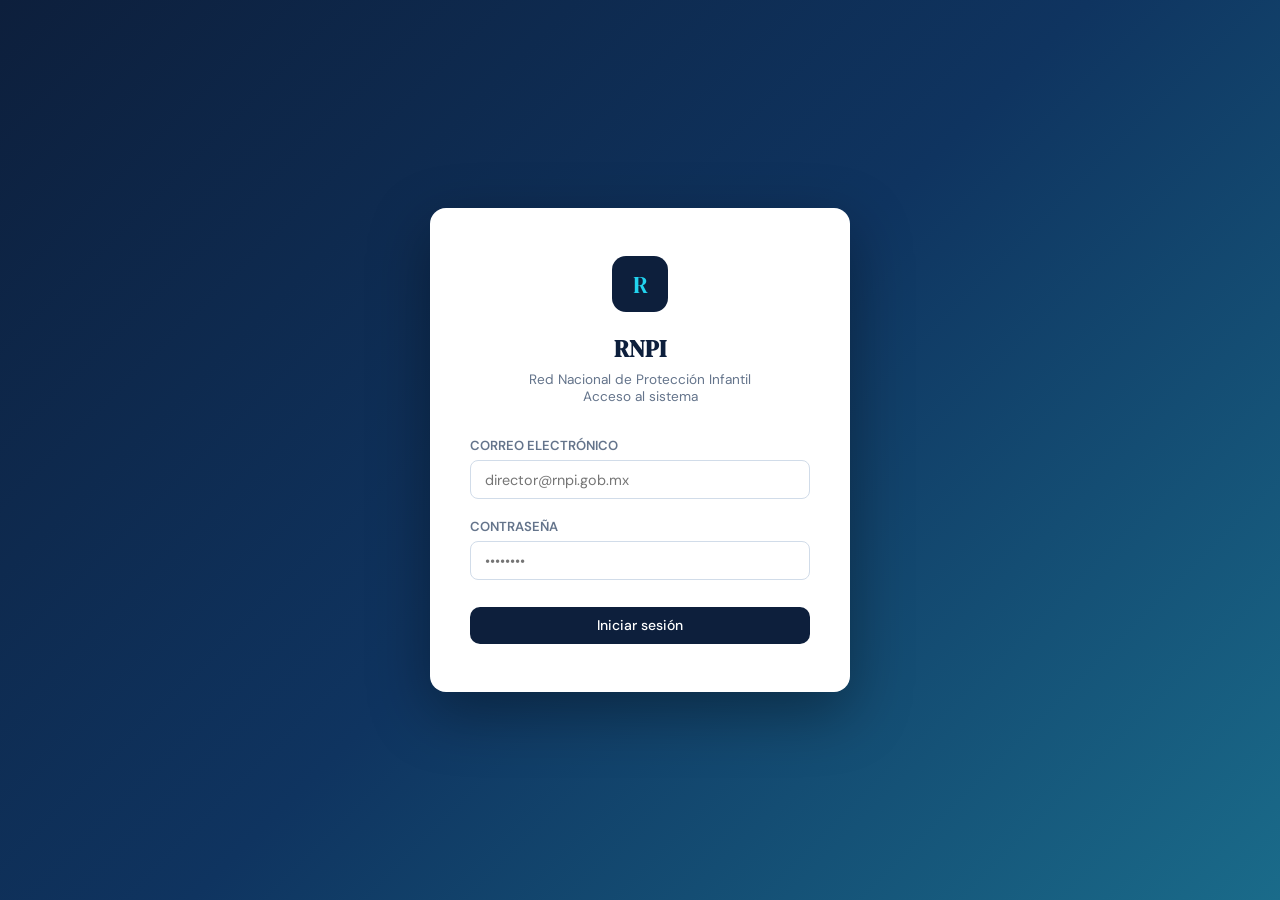
==== index.html @ d78f7873 "initial commit" ====
<!DOCTYPE html>
<html lang="es">
<head>
  <meta charset="UTF-8" />
  <meta name="viewport" content="width=device-width, initial-scale=1.0" />
  <title>RNPI — Sistema Integral</title>
  <link rel="preconnect" href="https://fonts.googleapis.com" />
  <link href="https://fonts.googleapis.com/css2?family=DM+Serif+Display:ital@0;1&family=DM+Sans:wght@300;400;500;600&display=swap" rel="stylesheet" />
  <style>
    /* ─── Variables Globales ─── */
    :root {
      --navy:   #0d1f3c; --navy2:  #162b52; --teal:   #0e7490; --teal-l: #22d3ee;
      --amber:  #f59e0b; --red:    #dc2626; --green:  #16a34a; --bg:     #f0f4f8;
      --card:   #ffffff; --border: #d1dce9; --text:   #1e293b; --muted:  #64748b;
      --radius: 10px; --shadow: 0 4px 24px rgba(13,31,60,.10);
    }
    *, *::before, *::after { box-sizing: border-box; margin: 0; padding: 0; }
    body { font-family: 'DM Sans', sans-serif; background: var(--bg); color: var(--text); min-height: 100vh; }

    /* ─── Pantalla Login ─── */
    #screen-login { min-height: 100vh; display: flex; align-items: center; justify-content: center; background: linear-gradient(135deg, var(--navy) 0%, #0f3460 50%, #1a6b8a 100%); }
    .login-card { background: var(--card); border-radius: 16px; padding: 3rem 2.5rem; width: 100%; max-width: 420px; box-shadow: 0 20px 60px rgba(0,0,0,.35); text-align: center; }
    .login-logo { width: 56px; height: 56px; background: var(--navy); border-radius: 14px; display: grid; place-items: center; font-family: 'DM Serif Display', serif; font-size: 1.5rem; color: var(--teal-l); margin: 0 auto 1.25rem; }
    .login-card h1 { font-family: 'DM Serif Display', serif; font-size: 1.5rem; color: var(--navy); }
    .login-card p  { color: var(--muted); font-size: .85rem; margin-top: .35rem; margin-bottom: 2rem; }
    #login-error { background: #fef2f2; border: 1px solid #fecaca; color: var(--red); border-radius: 8px; padding: .65rem 1rem; font-size: .83rem; margin-bottom: 1rem; display: none; }

    /* ─── Interfaz Principal ─── */
    #screen-main { display: none; }
    header { background: linear-gradient(135deg, var(--navy) 0%, var(--navy2) 100%); color: #fff; padding: 0 2rem; height: 64px; display: flex; align-items: center; justify-content: space-between; box-shadow: 0 2px 12px rgba(0,0,0,.25); position: sticky; top: 0; z-index: 100; }
    
    .header-left { display: flex; align-items: center; gap: 3rem; }
    .logo { display: flex; align-items: center; gap: .75rem; }
    .logo-badge { width: 36px; height: 36px; background: var(--teal); border-radius: 8px; display: grid; place-items: center; font-size: 1.1rem; font-weight: 700; color: #fff; }
    .logo-text { font-family: 'DM Serif Display', serif; font-size: 1.1rem; line-height: 1.2; }
    .logo-sub  { font-size: .7rem; opacity: .65; text-transform: uppercase; }
    
    /* ─── Navegación (TABS) ─── */
    .nav-menu { display: flex; gap: 1.5rem; }
    .nav-tab { color: rgba(255,255,255,0.6); text-decoration: none; font-size: .9rem; font-weight: 500; padding: .5rem 0; border-bottom: 2px solid transparent; transition: all .2s; cursor: pointer; }
    .nav-tab:hover { color: #fff; }
    .nav-tab.active { color: #fff; border-bottom-color: var(--teal-l); }
    
    .header-user { display: flex; align-items: center; gap: .75rem; font-size: .85rem; }
    #btn-logout { background: rgba(255,255,255,.12); border: 1px solid rgba(255,255,255,.2); color: #fff; padding: .35rem .85rem; border-radius: 6px; cursor: pointer; font-size: .8rem; font-family: inherit; transition: background .2s; }
    #btn-logout:hover { background: rgba(255,255,255,.22); }

    .container { max-width: 1280px; margin: 0 auto; padding: 2rem 1.5rem; }
    .view-section { display: none; animation: fadeIn .3s ease; }
    .view-section.active { display: block; }

    .page-header { display: flex; align-items: flex-end; justify-content: space-between; margin-bottom: 1.75rem; flex-wrap: wrap; gap: 1rem; }
    .page-title { font-family: 'DM Serif Display', serif; font-size: 1.8rem; color: var(--navy); }
    .page-sub   { color: var(--muted); font-size: .85rem; margin-top: .2rem; }

    /* ─── Tablas y Tarjetas ─── */
    .toolbar { display: flex; gap: .75rem; align-items: center; flex-wrap: wrap; margin-bottom: 1.25rem; }
    .search-wrap { position: relative; flex: 1; min-width: 240px; }
    .search-wrap input { width: 100%; padding: .6rem 1rem .6rem 2.5rem; border: 1px solid var(--border); border-radius: var(--radius); font-family: inherit; font-size: .9rem; }
    .card { background: var(--card); border-radius: var(--radius); box-shadow: var(--shadow); border: 1px solid var(--border); overflow: hidden; }
    table { width: 100%; border-collapse: collapse; font-size: .875rem; }
    th { padding: .85rem 1rem; text-align: left; font-weight: 600; color: var(--muted); font-size: .78rem; text-transform: uppercase; border-bottom: 1px solid var(--border); background: #f8fafc; }
    td { padding: .85rem 1rem; border-bottom: 1px solid #f1f5f9; vertical-align: middle; }
    tr:hover td { background: #f8fafc; }

    /* ─── Badges y Botones ─── */
    .badge { display: inline-block; padding: .2rem .65rem; border-radius: 20px; font-size: .75rem; font-weight: 600; white-space: nowrap; }
    .badge-green  { background: #dcfce7; color: #15803d; }
    .badge-red    { background: #fee2e2; color: #b91c1c; }
    .badge-navy   { background: #e0e7ff; color: #3730a3; }
    .badge-teal   { background: #ccfbf1; color: #0f766e; }
    .badge-amber  { background: #fef3c7; color: #b45309; }

    .actions { display: flex; gap: .4rem; flex-wrap: nowrap; }
    .btn-icon { width: 30px; height: 30px; border-radius: 6px; border: 1px solid var(--border); background: #fff; cursor: pointer; display: grid; place-items: center; color: var(--muted); transition: all .15s; }
    .btn-icon:hover { border-color: var(--teal); color: var(--teal); background: #ecfeff; }
    .btn-icon.danger:hover { border-color: var(--red); color: var(--red); background: #fef2f2; }
    .btn-icon svg { width: 14px; height: 14px; }

    .btn { display: inline-flex; align-items: center; gap: .45rem; padding: .6rem 1.25rem; border-radius: var(--radius); font-family: inherit; font-size: .875rem; font-weight: 500; cursor: pointer; border: none; transition: all .15s; }
    .btn-primary   { background: var(--navy); color: #fff; }
    .btn-primary:hover   { background: var(--navy2); }
    .btn-secondary { background: #fff; color: var(--text); border: 1px solid var(--border); }
    .btn-secondary:hover { background: #f8fafc; }

    /* ─── Formularios ─── */
    .form-group { margin-bottom: 1.15rem; }
    label { display: block; font-size: .82rem; font-weight: 600; color: var(--muted); margin-bottom: .4rem; text-transform: uppercase; }
    input[type=text], input[type=email], input[type=password], input[type=date], select { width: 100%; padding: .6rem .9rem; border: 1px solid var(--border); border-radius: 8px; font-family: inherit; font-size: .9rem; background: #fff; }
    input:focus, select:focus { outline: none; border-color: var(--teal); box-shadow: 0 0 0 3px rgba(14,116,144,.12); }
    .form-grid { display: grid; grid-template-columns: 1fr 1fr 1fr; gap: 1rem; }
    .span-2 { grid-column: span 2; }
    .field-error { font-size: .78rem; color: var(--red); margin-top: .3rem; display: none; }
    .section-title { font-size: 1rem; font-weight: 600; color: var(--teal); margin: 1.5rem 0 1rem; border-bottom: 2px solid #e2e8f0; padding-bottom: .4rem; }
    .section-title:first-child { margin-top: 0; }

    /* ─── Modales ─── */
    .overlay { position: fixed; inset: 0; background: rgba(0,0,0,.45); backdrop-filter: blur(2px); z-index: 200; display: none; align-items: center; justify-content: center; padding: 1rem; }
    .overlay.open { display: flex; animation: fadeIn .2s ease both; }
    .modal { background: var(--card); border-radius: 14px; width: 100%; max-width: 560px; max-height: 90vh; overflow-y: auto; box-shadow: 0 20px 60px rgba(0,0,0,.3); }
    .modal-wide { max-width: 850px; }
    .modal-header { padding: 1.5rem 1.75rem 1rem; display: flex; align-items: center; justify-content: space-between; border-bottom: 1px solid var(--border); }
    .modal-header h2 { font-family: 'DM Serif Display', serif; font-size: 1.3rem; color: var(--navy); }
    .modal-body { padding: 1.5rem 1.75rem; }
    .modal-footer { padding: 1rem 1.75rem 1.5rem; display: flex; justify-content: flex-end; gap: .75rem; border-top: 1px solid var(--border); }
    .close-btn { width: 30px; height: 30px; border-radius: 6px; border: 1px solid var(--border); background: #fff; cursor: pointer; display: grid; place-items: center; color: var(--muted); transition: all .15s; }
    .close-btn:hover { border-color: #999; color: var(--text); }

    /* ─── Vista Detalle (Expediente y Personal) ─── */
    .detail-card { background: #f8fafc; border: 1px solid var(--border); border-radius: 8px; padding: 1.25rem; margin-bottom: 1rem; }
    .detail-card h3 { font-size: .95rem; color: var(--navy); margin-bottom: 1rem; text-transform: uppercase; letter-spacing: .05em; }
    .detail-grid { display: grid; grid-template-columns: 1fr 1fr; gap: 1rem 2rem; }
    .detail-item label { font-size: .75rem; font-weight: 600; color: var(--muted); text-transform: uppercase; display: block; margin-bottom: .2rem; }
    .detail-item p { font-size: .95rem; color: var(--text); }
    .detail-sep { grid-column: 1/-1; border: none; border-top: 1px solid var(--border); }
    
    .avatar-row { display: flex; align-items: center; gap: 1rem; margin-bottom: 1.5rem; }
    .avatar { width: 56px; height: 56px; border-radius: 50%; background: var(--navy); color: var(--teal-l); display: grid; place-items: center; font-family: 'DM Serif Display', serif; font-size: 1.4rem; flex-shrink: 0; }

    /* ─── Modal Confirmación ─── */
    .confirm-icon { width: 56px; height: 56px; border-radius: 50%; display: grid; place-items: center; margin: 0 auto 1rem; }
    .confirm-icon.danger { background: #fee2e2; color: var(--red); }
    .confirm-icon.warning { background: #fef3c7; color: var(--amber); }
    #confirm-modal .modal-body { text-align: center; }
    #confirm-modal h3 { font-family: 'DM Serif Display', serif; font-size: 1.2rem; margin-bottom: .5rem; }
    #confirm-modal p  { color: var(--muted); font-size: .9rem; line-height: 1.5; }

    /* Toasts y Utilidades */
    #toast-container { position: fixed; bottom: 1.5rem; right: 1.5rem; z-index: 999; display: flex; flex-direction: column; gap: .5rem; }
    .toast { padding: .75rem 1.25rem; border-radius: 10px; font-size: .875rem; color: #fff; max-width: 320px; animation: slideInRight .3s ease, fadeOut .4s ease 3s both; box-shadow: 0 4px 20px rgba(0,0,0,.2); }
    .toast.success { background: var(--green); }
    .toast.error   { background: var(--red); }
    .toast.info    { background: var(--teal); }

    @keyframes fadeIn { from { opacity: 0 } to { opacity: 1 } }
    @keyframes slideInRight { from { opacity: 0; transform: translateX(40px) } to { opacity: 1; transform: none } }
    @keyframes fadeOut { from { opacity: 1 } to { opacity: 0; pointer-events: none } }

    /* ══════════════════════════════════════════
       ─── Buscador CIE-10 (NUEVO) ───
       ══════════════════════════════════════════ */
    .cie10-wrap {
      position: relative;
    }
    .cie10-wrap input[type=text] {
      width: 100%;
      padding: .6rem 2.6rem .6rem .9rem;
      border: 1px solid var(--border);
      border-radius: 8px;
      font-family: inherit;
      font-size: .9rem;
      background: #fff;
      transition: border-color .2s;
    }
    .cie10-wrap input[type=text]:focus {
      outline: none;
      border-color: var(--teal);
      box-shadow: 0 0 0 3px rgba(14,116,144,.12);
    }
    /* Icono lupa dentro del input */
    .cie10-wrap .cie10-icon {
      position: absolute;
      right: .75rem;
      top: 50%;
      transform: translateY(-50%);
      color: var(--muted);
      pointer-events: none;
      display: flex;
      align-items: center;
    }
    /* Spinner de carga */
    .cie10-wrap .cie10-spinner {
      position: absolute;
      right: .75rem;
      top: 50%;
      transform: translateY(-50%);
      display: none;
    }
    .cie10-spinner::after {
      content: '';
      display: block;
      width: 16px; height: 16px;
      border: 2px solid var(--border);
      border-top-color: var(--teal);
      border-radius: 50%;
      animation: spin .6s linear infinite;
    }
    @keyframes spin { to { transform: rotate(360deg); } }

    /* Lista desplegable de resultados */
    .cie10-results {
      position: absolute;
      top: calc(100% + 4px);
      left: 0; right: 0;
      background: #fff;
      border: 1px solid var(--border);
      border-radius: 8px;
      box-shadow: 0 8px 24px rgba(13,31,60,.14);
      z-index: 300;
      max-height: 240px;
      overflow-y: auto;
      display: none;
    }
    .cie10-results.show { display: block; }
    .cie10-results li {
      list-style: none;
      padding: .55rem .9rem;
      cursor: pointer;
      font-size: .875rem;
      display: flex;
      align-items: baseline;
      gap: .6rem;
      border-bottom: 1px solid #f1f5f9;
      transition: background .12s;
    }
    .cie10-results li:last-child { border-bottom: none; }
    .cie10-results li:hover,
    .cie10-results li.cie10-active { background: #ecfeff; }
    .cie10-results li .cie10-code {
      font-size: .75rem;
      font-weight: 700;
      color: var(--teal);
      min-width: 52px;
      flex-shrink: 0;
    }
    .cie10-results li .cie10-desc {
      color: var(--text);
      white-space: nowrap;
      overflow: hidden;
      text-overflow: ellipsis;
    }
    .cie10-results li.cie10-empty {
      color: var(--muted);
      cursor: default;
      font-style: italic;
      justify-content: center;
    }
    .cie10-results li.cie10-empty:hover { background: transparent; }

    /* Chip de selección: aparece cuando el usuario elige una enfermedad */
    .cie10-chip {
      display: none;
      align-items: center;
      gap: .5rem;
      margin-top: .5rem;
      background: #ecfeff;
      border: 1px solid #a5f3fc;
      border-radius: 20px;
      padding: .3rem .75rem;
      font-size: .8rem;
      color: #0f766e;
      width: fit-content;
    }
    .cie10-chip.show { display: inline-flex; }
    .cie10-chip button {
      background: none; border: none; cursor: pointer;
      color: #0f766e; font-size: .9rem; line-height: 1;
      padding: 0; margin-left: .2rem;
    }
    .cie10-chip button:hover { color: var(--red); }
  </style>
</head>
<body>

<div id="screen-login">
  <div class="login-card">
    <div class="login-logo">R</div>
    <h1>RNPI</h1>
    <p>Red Nacional de Protección Infantil<br>Acceso al sistema</p>
    <div id="login-error"></div>
    <div class="form-group">
      <label style="text-align:left" for="l-correo">Correo electrónico</label>
      <input id="l-correo" type="text" placeholder="director@rnpi.gob.mx" autocomplete="username" />
    </div>
    <div class="form-group">
      <label style="text-align:left" for="l-pass">Contraseña</label>
      <input id="l-pass" type="password" placeholder="••••••••" autocomplete="current-password" />
    </div>
    <button class="btn btn-primary" style="width:100%;justify-content:center;margin-top:.5rem" id="btn-login" onclick="login()">Iniciar sesión</button>
  </div>
</div>

<div id="screen-main">
  <header>
    <div class="header-left">
      <div class="logo">
        <div class="logo-badge">R</div>
        <div>
          <div class="logo-text">RNPI</div>
          <div class="logo-sub">Sistema Nacional</div>
        </div>
      </div>
      <nav class="nav-menu">
        <a class="nav-tab active" id="tab-nna" onclick="switchView('nna')">Expedientes NNA</a>
        <a class="nav-tab" id="tab-personal" onclick="switchView('personal')">Gestión de Personal</a>
      </nav>
    </div>
    <div class="header-user">
      <span id="header-username">Usuario</span>
      <button id="btn-logout" onclick="logout()">Cerrar sesión</button>
    </div>
  </header>

  <div class="container">
    
    <div id="view-nna" class="view-section active">
      <div class="page-header">
        <div>
          <div class="page-title">Expedientes NNA</div>
          <div class="page-sub">Gestión integral de Niños, Niñas y Adolescentes</div>
        </div>
        <button class="btn btn-primary" onclick="abrirFormularioNNA()">+ Nuevo Expediente</button>
      </div>

      <div class="card">
        <table>
          <thead>
            <tr>
              <th>Folio</th>
              <th>Nombre del Menor</th>
              <th>Tutor(es)</th>
              <th>Sexo</th>
              <th>Fecha Nac.</th>
              <th>Acciones</th>
            </tr>
          </thead>
          <tbody id="tabla-nna-body"></tbody>
        </table>
      </div>
    </div>

    <div id="view-personal" class="view-section">
      <div class="page-header">
        <div>
          <div class="page-title">Gestión de Personal</div>
          <div class="page-sub">Administración de voluntarios y empleados registrados</div>
        </div>
        <button class="btn btn-primary" onclick="openModalNuevoPersonal()">+ Registrar Personal</button>
      </div>

      <div class="toolbar">
        <select id="filter-rol" onchange="filtrarPersonal()" style="width:auto;padding:.6rem .9rem;">
          <option value="">Todos los roles</option>
        </select>
      </div>

      <div class="card">
        <div class="table-wrap">
          <table id="tabla-personal">
            <thead>
              <tr>
                <th>#</th>
                <th>Nombre</th>
                <th>Correo</th>
                <th>RFC</th>
                <th>Rol</th>
                <th>Estatus</th>
                <th>Acciones</th>
              </tr>
            </thead>
            <tbody id="tbody-personal">
              <tr><td colspan="7" style="text-align:center;padding:2rem;">Cargando...</td></tr>
            </tbody>
          </table>
        </div>
      </div>
    </div>

  </div>
</div>

<!-- ══════════════════════════════════════════════════ -->
<!--   MODAL: NUEVO EXPEDIENTE INTEGRAL                -->
<!-- ══════════════════════════════════════════════════ -->
<div class="overlay" id="modal-alta-nna" onclick="closeOnBackdrop(event, 'modal-alta-nna')">
  <div class="modal modal-wide">
    <div class="modal-header">
      <h2>Registro de Nuevo Expediente Integral</h2>
      <button class="close-btn" onclick="closeModal('modal-alta-nna')">X</button>
    </div>
    <div class="modal-body">
      <div class="section-title">1. Datos del Menor (NNA)</div>
      <div class="form-grid">
        <div><label>Nombre(s) *</label><input type="text" id="f-nna-nombre" placeholder="Ej. Juan"></div>
        <div><label>Primer Apellido *</label><input type="text" id="f-nna-ap1" placeholder="Ej. Pérez"></div>
        <div><label>Segundo Apellido</label><input type="text" id="f-nna-ap2" placeholder="Opcional"></div>
        <div><label>CURP *</label><input type="text" id="f-nna-curp" placeholder="18 caracteres" style="text-transform:uppercase" maxlength="18"></div>
        <div><label>Fecha de Nacimiento *</label><input type="date" id="f-nna-fecha"></div>
        <div><label>Sexo *</label>
          <select id="f-nna-sexo"><option value="">-- Seleccione --</option></select>
        </div>
        <div><label>Nacionalidad</label>
          <select id="f-nna-nacionalidad"><option value="">-- Seleccione --</option></select>
        </div>
        <div><label>Entidad de Nacimiento</label>
          <select id="f-nna-lugarnac"><option value="">-- Seleccione --</option></select>
        </div>
        <div><label>Lengua</label>
          <select id="f-nna-lengua"><option value="">-- Cargando... --</option></select>
        </div>
        <div><label>Discapacidad</label>
          <select id="f-nna-discapacidad" onchange="toggleGradoDependencia(this.value)">
            <option value="">Ninguna</option>
          </select>
        </div>
        <div><label>Grado de Dependencia</label>
          <select id="f-nna-gradodep" disabled><option value="">-- Sin discapacidad --</option></select>
        </div>
      </div>

      <div class="section-title">2. Domicilio Actual</div>
      <div class="form-grid">
        <div class="span-2"><label>Calle</label><input type="text" id="f-dir-calle" placeholder="Ej. Av. Reforma"></div>
        <div><label>No. Exterior</label><input type="text" id="f-dir-noext" placeholder="Ej. 123"></div>
        <div><label>Entidad Federativa</label>
          <select id="f-dir-entidad" onchange="cargarAsentamientos(this.value)">
            <option value="">-- Seleccione Entidad --</option>
          </select>
        </div>
        <div class="span-2"><label>Municipio / Asentamiento</label>
          <select id="f-dir-asen" disabled>
            <option value="">-- Seleccione primero una Entidad --</option>
          </select>
        </div>
      </div>

      <div class="section-title">3. Tutor Responsable y Contacto</div>
      <div class="form-grid">
        <div><label>Nombre(s) *</label><input type="text" id="f-tutor-nombre" placeholder="Ej. María"></div>
        <div><label>Primer Apellido *</label><input type="text" id="f-tutor-ap1" placeholder="Ej. García"></div>
        <div><label>Segundo Apellido</label><input type="text" id="f-tutor-ap2" placeholder="Opcional"></div>
        <div><label>CURP Tutor *</label><input type="text" id="f-tutor-curp" placeholder="Obligatorio (18 carac)" style="text-transform:uppercase" maxlength="18"></div>
        <div><label>Tipo de Contacto</label>
          <select id="f-con-tipo"><option value="">-- Seleccione --</option></select>
        </div>
        <div><label>Dato de Contacto</label><input type="text" id="f-con-texto" placeholder="Teléfono o correo"></div>
      </div>
    </div>
    <div class="modal-footer">
      <button class="btn btn-secondary" onclick="closeModal('modal-alta-nna')">Cancelar</button>
      <button class="btn btn-primary" onclick="guardarExpediente()">Guardar Expediente</button>
    </div>
  </div>
</div>

<!-- Modal Detalle NNA -->
<div class="overlay" id="modal-detalle-nna" onclick="closeOnBackdrop(event, 'modal-detalle-nna')">
  <div class="modal modal-wide">
    <div class="modal-header">
      <h2>Expediente Integral RNPI</h2>
      <button class="close-btn" onclick="closeModal('modal-detalle-nna')">X</button>
    </div>
    <div class="modal-body">
      <div class="detail-card">
        <h3>Información del Menor</h3>
        <div class="detail-grid">
          <div class="detail-item"><label>Folio</label><p id="det-nna-folio"></p></div>
          <div class="detail-item"><label>Nombre Completo</label><p id="det-nna-nombre"></p></div>
          <div class="detail-item"><label>CURP</label><p id="det-nna-curp"></p></div>
          <div class="detail-item"><label>Fecha Nac.</label><p id="det-nna-fecha"></p></div>
          <div class="detail-item"><label>Sexo</label><p id="det-nna-sexo"></p></div>
          <div class="detail-item"><label>Nacionalidad(es)</label><p id="det-nna-nacionalidad"></p></div>
          <div class="detail-item"><label>Entidad de Nacimiento</label><p id="det-nna-lugarnac"></p></div>
          <div class="detail-item"><label>Domicilio Actual</label><p id="det-nna-direccion"></p></div>
        </div>
      </div>
      <div class="detail-card">
        <h3>Lenguas y Discapacidades</h3>
        <div class="detail-grid">
          <div class="detail-item"><label>Lengua(s)</label><p id="det-nna-lenguas"></p></div>
          <div class="detail-item"><label>Discapacidad(es)</label><p id="det-nna-discapacidades"></p></div>
        </div>
      </div>
      <div class="detail-card">
        <h3>Tutores y Contacto</h3>
        <div class="detail-grid">
          <div class="detail-item"><label>Tutor(es)</label><p id="det-tutores"></p></div>
          <div class="detail-item"><label>Contacto(s)</label><p id="det-contactos"></p></div>
        </div>
      </div>
    </div>
  </div>
</div>

<!-- Modal Form Personal -->
<div class="overlay" id="modal-form-personal" onclick="closeOnBackdrop(event,'modal-form-personal')">
  <div class="modal">
    <div class="modal-header">
      <h2 id="modal-pers-title">Registrar Personal</h2>
      <button class="close-btn" onclick="closeModal('modal-form-personal')">X</button>
    </div>
    <div class="modal-body">
      <input type="hidden" id="f-id" />
      <div class="form-grid" style="grid-template-columns: 1fr 1fr;">
        <div class="span-2"><label>Nombre completo</label><input type="text" id="f-nombre" /></div>
        <div><label>RFC</label><input type="text" id="f-rfc" style="text-transform:uppercase" /></div>
        <div><label>CURP</label><input type="text" id="f-curp" style="text-transform:uppercase" /></div>
        <div><label>Correo</label><input type="email" id="f-correo" /></div>
        <div><label>Rol</label><select id="f-rol"><option value="">— Seleccionar —</option></select></div>
        <div id="wrap-password"><label>Contraseña</label><input type="password" id="f-password" /></div>
        <div id="wrap-password2"><label>Confirmar</label><input type="password" id="f-password2" /></div>
      </div>
    </div>
    <div class="modal-footer">
      <button class="btn btn-secondary" onclick="closeModal('modal-form-personal')">Cancelar</button>
      <button class="btn btn-primary" onclick="guardarPersonal()">Guardar</button>
    </div>
  </div>
</div>

<!-- Modal Detalle Personal -->
<div class="overlay" id="modal-detalle-personal" onclick="closeOnBackdrop(event,'modal-detalle-personal')">
  <div class="modal modal-wide">
    <div class="modal-header">
      <h2>Datos del Personal</h2>
      <button class="close-btn" onclick="closeModal('modal-detalle-personal')">X</button>
    </div>
    <div class="modal-body">
      <div class="avatar-row">
        <div class="avatar" id="det-avatar">–</div>
        <div>
          <div style="font-family:'DM Serif Display',serif;font-size:1.2rem" id="det-nombre">–</div>
          <div id="det-badge" style="margin-top:.3rem"></div>
        </div>
      </div>
      <div class="detail-grid">
        <div class="detail-item"><label>RFC</label><p id="det-rfc">–</p></div>
        <div class="detail-item"><label>CURP</label><p id="det-curp">–</p></div>
        <hr class="detail-sep">
        <div class="detail-item"><label>Correo</label><p id="det-correo">–</p></div>
        <div class="detail-item"><label>Rol</label><p id="det-rol">–</p></div>
        <div class="detail-item"><label>Estatus</label><p id="det-activo">–</p></div>
        <div class="detail-item"><label>ID de registro</label><p id="det-id">–</p></div>
      </div>
    </div>
    <div class="modal-footer">
      <button class="btn btn-secondary" onclick="closeModal('modal-detalle-personal')">Cerrar</button>
    </div>
  </div>
</div>

<!-- Modal Confirmación -->
<div class="overlay" id="confirm-modal-overlay" onclick="closeOnBackdrop(event,'confirm-modal-overlay')">
  <div class="modal" id="confirm-modal" style="max-width:420px">
    <div class="modal-body" style="padding-top:2rem">
      <div class="confirm-icon" id="confirm-icon"></div>
      <h3 id="confirm-title">¿Confirmar acción?</h3>
      <p id="confirm-message">Esta acción no se puede deshacer.</p>
    </div>
    <div class="modal-footer" style="justify-content:center;gap:1rem">
      <button class="btn btn-secondary" onclick="closeModal('confirm-modal-overlay')">Cancelar</button>
      <button class="btn" id="confirm-action-btn" onclick="ejecutarConfirmacion()">Confirmar</button>
    </div>
  </div>
</div>

<div id="toast-container"></div>

<script>
// ==========================================
// 1. NAVEGACIÓN Y VISTAS
// ==========================================
function switchView(viewName) {
  document.querySelectorAll('.view-section').forEach(el => el.classList.remove('active'));
  document.querySelectorAll('.nav-tab').forEach(el => el.classList.remove('active'));
  document.getElementById(`view-${viewName}`).classList.add('active');
  document.getElementById(`tab-${viewName}`).classList.add('active');
}

function openModal(id) { document.getElementById(id).classList.add('open'); }
function closeModal(id) { document.getElementById(id).classList.remove('open'); }
function closeOnBackdrop(e, id) { if (e.target.id === id) closeModal(id); }

function toast(msg, tipo = 'info') {
  const t = document.createElement('div'); t.className = `toast ${tipo}`; t.textContent = msg;
  document.getElementById('toast-container').appendChild(t); setTimeout(() => t.remove(), 3800);
}

function esc(s) {
  return String(s).replace(/&/g,'&amp;').replace(/</g,'&lt;').replace(/>/g,'&gt;').replace(/"/g,'&quot;').replace(/'/g,'&#39;');
}

let confirmCallback = null;

function mostrarConfirm({ icon, title, message, btnClass, btnText, callback }) {
  confirmCallback = callback;
  const iconEl = document.getElementById('confirm-icon');
  iconEl.className = `confirm-icon ${icon}`;
  if (icon === 'danger') {
    iconEl.innerHTML = `<svg width="28" height="28" viewBox="0 0 24 24" fill="none" stroke="currentColor" stroke-width="2"><polyline points="3 6 5 6 21 6"/><path d="M19 6l-1 14a2 2 0 01-2 2H8a2 2 0 01-2-2L5 6"/><path d="M10 11v6M14 11v6"/></svg>`;
  } else if (icon === 'warning') {
    iconEl.innerHTML = `<svg width="28" height="28" viewBox="0 0 24 24" fill="none" stroke="currentColor" stroke-width="2"><path d="M10.29 3.86L1.82 18a2 2 0 001.71 3h16.94a2 2 0 001.71-3L13.71 3.86a2 2 0 00-3.42 0z"/><line x1="12" y1="9" x2="12" y2="13"/><line x1="12" y1="17" x2="12.01" y2="17"/></svg>`;
  } else {
    iconEl.innerHTML = `<svg width="28" height="28" viewBox="0 0 24 24" fill="none" stroke="currentColor" stroke-width="2"><path d="M12 22c5.523 0 10-4.477 10-10S17.523 2 12 2 2 6.477 2 12s4.477 10 10 10z"/><polyline points="9 12 11 14 15 10"/></svg>`;
  }
  document.getElementById('confirm-title').textContent = title;
  document.getElementById('confirm-message').innerHTML = message;
  const btn = document.getElementById('confirm-action-btn');
  btn.className = `btn ${btnClass}`;
  btn.textContent = btnText;
  openModal('confirm-modal-overlay');
}

function ejecutarConfirmacion() {
  if (confirmCallback) confirmCallback();
}


// ==========================================
// 2. MÓDULO NNA (estructura 5NF: nna / tutor)
// ==========================================
let NNA_REGISTROS = [];

function abrirFormularioNNA() {
  ['f-nna-nombre','f-nna-ap1','f-nna-ap2','f-nna-curp','f-nna-fecha',
   'f-dir-calle','f-dir-noext',
   'f-tutor-nombre','f-tutor-ap1','f-tutor-ap2','f-tutor-curp','f-con-texto'
  ].forEach(id => document.getElementById(id).value = '');
  ['f-nna-sexo','f-nna-nacionalidad','f-nna-lugarnac','f-nna-lengua',
   'f-nna-discapacidad','f-dir-entidad','f-con-tipo'
  ].forEach(id => document.getElementById(id).value = '');

  const asen = document.getElementById('f-dir-asen');
  asen.innerHTML = '<option value="">-- Seleccione primero una Entidad --</option>';
  asen.disabled  = true;
  toggleGradoDependencia('');

  cargarCatalogosNNA();
  openModal('modal-alta-nna');
}

function toggleGradoDependencia(idDis) {
  const sel = document.getElementById('f-nna-gradodep');
  sel.disabled = !idDis;
  if (!idDis) sel.value = '';
}

function llenarSelect(id, datos, placeholder) {
  const sel = document.getElementById(id);
  sel.innerHTML = `<option value="">${placeholder}</option>`;
  datos.forEach(d => { sel.innerHTML += `<option value="${d.id}">${esc(d.nombre)}</option>`; });
}

async function cargarCatalogosNNA() {
  const obtener = async (ruta) => {
    const res = await apiFetch(ruta);
    return res && res.ok ? res.json() : [];
  };
  try {
    const [sexos, nacionalidades, entidades, lenguas, discapacidades, grados, tiposContacto] =
      await Promise.all([
        obtener('/catalogos/sexos'),
        obtener('/catalogos/nacionalidades'),
        obtener('/catalogos/entidades'),
        obtener('/catalogos/lenguas'),
        obtener('/catalogos/discapacidades'),
        obtener('/catalogos/grados_dependencia'),
        obtener('/catalogos/tipos_contacto'),
      ]);
    llenarSelect('f-nna-sexo',         sexos,          '-- Seleccione --');
    llenarSelect('f-nna-nacionalidad', nacionalidades, '-- Seleccione --');
    llenarSelect('f-nna-lugarnac',     entidades,      '-- Seleccione --');
    llenarSelect('f-nna-lengua',       lenguas,        '-- Seleccione Lengua --');
    llenarSelect('f-nna-discapacidad', discapacidades, 'Ninguna');
    llenarSelect('f-nna-gradodep',     grados,         '-- Seleccione Grado --');
    llenarSelect('f-dir-entidad',      entidades,      '-- Seleccione Entidad --');
    llenarSelect('f-con-tipo',         tiposContacto,  '-- Seleccione --');
  } catch (e) { console.error('Error cargando catálogos NNA', e); }
}

async function cargarAsentamientos(idEnt) {
  const sel = document.getElementById('f-dir-asen');
  sel.innerHTML = '<option value="">-- Cargando... --</option>';
  sel.disabled  = true;
  if (!idEnt) {
    sel.innerHTML = '<option value="">-- Seleccione primero una Entidad --</option>';
    return;
  }
  try {
    const res = await apiFetch(`/catalogos/asentamientos/${idEnt}`);
    if (res && res.ok) {
      const data = await res.json();
      sel.innerHTML = '<option value="">-- Seleccione --</option>';
      data.forEach(a => {
        sel.innerHTML += `<option value="${a.id}">${esc(a.municipio)} — ${esc(a.colonia)} (CP ${esc(a.cp)})</option>`;
      });
      sel.disabled = false;
    }
  } catch (e) { console.error('Error cargando asentamientos', e); }
}

async function cargarExpedientes() {
  const res = await apiFetch('/nna');
  if (!res || !res.ok) return;
  NNA_REGISTROS = await res.json();
  renderTablaNNA();
}

function renderTablaNNA() {
  const tbody = document.getElementById('tabla-nna-body');
  if (!NNA_REGISTROS.length) {
    tbody.innerHTML = `<tr><td colspan="6" style="text-align:center;padding:2rem;">Sin registros de NNA en la Base de Datos</td></tr>`;
    return;
  }
  tbody.innerHTML = NNA_REGISTROS.map((n, i) => {
    const nombre  = `${n.nom_nna} ${n.prim_ap_nna} ${n.seg_ap_nna || ''}`.trim();
    const tutores = n.tutores.length
      ? n.tutores.map(t => `${t.nom_tutor} ${t.prim_ap_tutor}`).join(', ')
      : 'Sin tutor';
    return `
    <tr>
      <td><strong>${esc(n.folio_nna)}</strong></td>
      <td>${esc(nombre)}<br><small style="color:var(--muted)">${esc(n.curp_nna)}</small></td>
      <td>${esc(tutores)}</td>
      <td><span class="badge badge-teal">${esc(n.sexo)}</span></td>
      <td>${esc(n.nacim_nna)}</td>
      <td>
        <div class="actions">
          <button class="btn-icon" title="Ver Expediente Integral" onclick="verDetalleNNA(${i})">
            <svg viewBox="0 0 20 20" fill="currentColor"><path d="M10 12.5a2.5 2.5 0 100-5 2.5 2.5 0 000 5z"/><path fill-rule="evenodd" d="M.664 10.59a1.651 1.651 0 010-1.186A10.004 10.004 0 0110 3c4.257 0 7.893 2.66 9.336 6.41.147.381.146.804 0 1.186A10.004 10.004 0 0110 17c-4.257 0-7.893-2.66-9.336-6.41zM14 10a4 4 0 11-8 0 4 4 0 018 0z" clip-rule="evenodd"/></svg>
          </button>
          <button class="btn-icon danger" title="Eliminar Registro" onclick="confirmarEliminarNNA(${i})">
            <svg viewBox="0 0 20 20" fill="currentColor"><path fill-rule="evenodd" d="M8.75 1A2.75 2.75 0 006 3.75v.443c-.795.077-1.584.176-2.365.298a.75.75 0 10.23 1.482l.149-.022.841 10.518A2.75 2.75 0 007.596 19h4.807a2.75 2.75 0 002.742-2.53l.841-10.52.149.023a.75.75 0 00.23-1.482A41.03 41.03 0 0014 4.193V3.75A2.75 2.75 0 0011.25 1h-2.5zM10 4c.84 0 1.673.025 2.5.075V3.75c0-.69-.56-1.25-1.25-1.25h-2.5c-.69 0-1.25.56-1.25 1.25v.325C8.327 4.025 9.16 4 10 4zM8.58 7.72a.75.75 0 00-1.5.06l.3 7.5a.75.75 0 101.5-.06l-.3-7.5zm4.34.06a.75.75 0 10-1.5-.06l-.3 7.5a.75.75 0 101.5.06l.3-7.5z" clip-rule="evenodd"/></svg>
          </button>
        </div>
      </td>
    </tr>`;
  }).join('');
}

async function guardarExpediente() {
  const nom   = document.getElementById('f-nna-nombre').value.trim();
  const ap1   = document.getElementById('f-nna-ap1').value.trim();
  const curp  = document.getElementById('f-nna-curp').value.trim().toUpperCase();
  const fecha = document.getElementById('f-nna-fecha').value;
  const sexo  = document.getElementById('f-nna-sexo').value;
  if (!nom || !ap1)       { toast('Nombre y primer apellido del NNA son obligatorios', 'error'); return; }
  if (curp.length !== 18) { toast('La CURP del NNA debe tener 18 caracteres', 'error'); return; }
  if (!fecha)             { toast('La fecha de nacimiento es obligatoria', 'error'); return; }
  if (!sexo)              { toast('Seleccione el sexo del NNA', 'error'); return; }

  const body = {
    nom_nna:        nom,
    prim_ap_nna:    ap1,
    seg_ap_nna:     document.getElementById('f-nna-ap2').value.trim() || null,
    nacim_nna:      fecha,
    curp_nna:       curp,
    id_sexo:        parseInt(sexo),
    luga_nac_nna:   parseInt(document.getElementById('f-nna-lugarnac').value) || null,
    direccion:      null,
    tutores:        [],
    nacionalidades: [],
    contactos:      [],
    lenguas:        [],
    discapacidades: [],
  };

  const calle = document.getElementById('f-dir-calle').value.trim();
  const asen  = document.getElementById('f-dir-asen').value;
  if (calle && asen) {
    body.direccion = {
      calle_dir:  calle,
      no_ext_dir: document.getElementById('f-dir-noext').value.trim() || null,
      id_asen:    parseInt(asen),
    };
  }

  const tutorNom  = document.getElementById('f-tutor-nombre').value.trim();
  const tutorAp1  = document.getElementById('f-tutor-ap1').value.trim();
  const tutorCurp = document.getElementById('f-tutor-curp').value.trim().toUpperCase();
  if (tutorNom || tutorCurp) {
    if (!tutorNom || !tutorAp1 || tutorCurp.length !== 18) {
      toast('Complete nombre, primer apellido y CURP (18 carac.) del tutor', 'error');
      return;
    }
    body.tutores.push({
      nom_tutor:     tutorNom,
      prim_ap_tutor: tutorAp1,
      seg_ap_tutor:  document.getElementById('f-tutor-ap2').value.trim() || null,
      curp_tutor:    tutorCurp,
    });
  }

  const nac = document.getElementById('f-nna-nacionalidad').value;
  if (nac) body.nacionalidades.push(parseInt(nac));

  const tipoCon = document.getElementById('f-con-tipo').value;
  const textCon = document.getElementById('f-con-texto').value.trim();
  if (tipoCon && textCon) body.contactos.push({ id_tipo_con: parseInt(tipoCon), text_con: textCon });

  const lengua = document.getElementById('f-nna-lengua').value;
  if (lengua) body.lenguas.push({ id_len: parseInt(lengua), preferente_len_nna: true });

  const dis = document.getElementById('f-nna-discapacidad').value;
  if (dis) {
    body.discapacidades.push({
      id_dis:     parseInt(dis),
      id_gra_dep: parseInt(document.getElementById('f-nna-gradodep').value) || null,
    });
  }

  try {
    const res = await apiFetch('/nna', { method: 'POST', body: JSON.stringify(body) });
    if (!res) return;
    if (!res.ok) {
      const err = await res.json().catch(() => null);
      toast(err && err.detail ? err.detail : 'Error al guardar el registro', 'error');
      return;
    }
    const data = await res.json();
    toast(`NNA registrado con folio ${data.folio_nna}`, 'success');
    closeModal('modal-alta-nna');
    cargarExpedientes();
  } catch(e) { toast('Error al conectar con la BD', 'error'); }
}

function verDetalleNNA(index) {
  const n   = NNA_REGISTROS[index];
  const set = (id, val) => document.getElementById(id).innerText = val || '—';
  set('det-nna-folio',          n.folio_nna);
  set('det-nna-nombre',         `${n.nom_nna} ${n.prim_ap_nna} ${n.seg_ap_nna || ''}`.trim());
  set('det-nna-curp',           n.curp_nna);
  set('det-nna-fecha',          n.nacim_nna);
  set('det-nna-sexo',           n.sexo);
  set('det-nna-nacionalidad',   n.nacionalidades.join(', '));
  set('det-nna-lugarnac',       n.lugar_nacimiento);
  set('det-nna-direccion',      n.direccion);
  set('det-nna-lenguas',        n.lenguas.map(l =>
    `${l.lengua}${l.preferente_len_nna ? ' (preferente)' : ''}${l.nivel_competencia ? ' — ' + l.nivel_competencia : ''}`
  ).join('; '));
  set('det-nna-discapacidades', n.discapacidades.map(d =>
    `${d.discapacidad}${d.grado_dependencia ? ' — ' + d.grado_dependencia : ''}`
  ).join('; '));
  set('det-tutores',            n.tutores.map(t =>
    `${t.nom_tutor} ${t.prim_ap_tutor} ${t.seg_ap_tutor || ''} (CURP: ${t.curp_tutor})`.replace('  ', ' ')
  ).join('; '));
  set('det-contactos',          n.contactos.map(c => `${c.tipo}: ${c.text_con}`).join('; '));
  openModal('modal-detalle-nna');
}

function confirmarEliminarNNA(index) {
  const n = NNA_REGISTROS[index];
  mostrarConfirm({
    icon: 'danger', title: 'Eliminar Registro NNA',
    message: `¿Está seguro de eliminar el expediente <strong>${esc(n.folio_nna)}</strong>? Se borrarán también sus lenguas, contactos y discapacidades asociadas.`,
    btnClass: 'btn-danger', btnText: 'Eliminar',
    callback: async () => {
      try {
        const res = await apiFetch(`/nna/${n.id_nna}`, { method: 'DELETE' });
        if (!res || !res.ok) throw new Error();
        toast('Registro NNA eliminado exitosamente', 'success');
        closeModal('confirm-modal-overlay');
        cargarExpedientes();
      } catch(e) { toast('Error al eliminar el registro', 'error'); }
    }
  });
}


// ==========================================
// 4. MÓDULO PERSONAL (Backend Real)
// ==========================================
const API = 'http://localhost:8000';
let TOKEN       = localStorage.getItem('rnpi_token') || '';
let USUARIO     = JSON.parse(localStorage.getItem('rnpi_user') || 'null');
let ROLES       = [];
let PERSONAL_ALL = [];

async function apiFetch(path, opts = {}) {
  const headers = { 'Content-Type': 'application/json' };
  if (TOKEN) headers['Authorization'] = `Bearer ${TOKEN}`;
  const res = await fetch(API + path, { ...opts, headers: { ...headers, ...opts.headers } });
  if (res.status === 401) { logout(); return null; }
  return res;
}

async function login() {
  const correo = document.getElementById('l-correo').value.trim();
  const pass   = document.getElementById('l-pass').value;
  if (!correo || !pass) {
    document.getElementById('login-error').style.display = 'block';
    document.getElementById('login-error').innerText = 'Llene los campos';
    return;
  }
  const body = new URLSearchParams({ username: correo, password: pass });
  try {
    const res = await fetch(API + '/auth/login', { method: 'POST', headers: { 'Content-Type': 'application/x-www-form-urlencoded' }, body });
    if (!res.ok) throw new Error("Credenciales incorrectas");
    const data = await res.json();
    TOKEN = data.access_token; USUARIO = data.usuario;
    localStorage.setItem('rnpi_token', TOKEN); localStorage.setItem('rnpi_user', JSON.stringify(USUARIO));
    iniciarApp();
  } catch(e) {
    document.getElementById('login-error').style.display = 'block';
    document.getElementById('login-error').innerText = e.message;
  }
}

function logout() {
  TOKEN = ''; USUARIO = null;
  localStorage.removeItem('rnpi_token'); localStorage.removeItem('rnpi_user');
  document.getElementById('screen-main').style.display  = 'none';
  document.getElementById('screen-login').style.display = 'flex';
}

function iniciarApp() {
  document.getElementById('screen-login').style.display = 'none';
  document.getElementById('screen-main').style.display  = 'block';
  document.getElementById('header-username').textContent = USUARIO ? USUARIO.nombre_completo : 'Usuario';
  cargarCatalogosNNA();
  cargarExpedientes();
  cargarRoles();
  cargarPersonal();
}

if (TOKEN) iniciarApp();

async function cargarRoles() {
  const res = await apiFetch('/catalogos/roles'); if (!res) return;
  ROLES = await res.json();
  const selForm   = document.getElementById('f-rol');
  const selFilter = document.getElementById('filter-rol');
  ROLES.forEach(r => {
    selForm.innerHTML   += `<option value="${r.id_rol}">${r.nombre_rol}</option>`;
    selFilter.innerHTML += `<option value="${r.id_rol}">${r.nombre_rol}</option>`;
  });
}

async function cargarPersonal() {
  const res = await apiFetch('/personal'); if (!res) return;
  PERSONAL_ALL = await res.json();
  filtrarPersonal();
}

function filtrarPersonal() {
  const rolId = document.getElementById('filter-rol').value;
  const arr   = rolId ? PERSONAL_ALL.filter(p => String(p.id_rol) === rolId) : PERSONAL_ALL;
  const tbody = document.getElementById('tbody-personal');

  if (!arr.length) { tbody.innerHTML = `<tr><td colspan="7" style="text-align:center;padding:2rem;">Sin registros</td></tr>`; return; }

  tbody.innerHTML = arr.map(p => {
    const nombreRol = ROLES.find(r => r.id_rol == p.id_rol)?.nombre_rol || 'Rol';
    return `<tr>
      <td>${p.id_personal}</td>
      <td><strong>${esc(p.nombre_completo)}</strong></td>
      <td>${esc(p.correo)}</td>
      <td>${esc(p.rfc)}</td>
      <td><span class="badge badge-navy">${nombreRol}</span></td>
      <td>${p.activo ? '<span class="badge badge-green">Activo</span>' : '<span class="badge badge-red">Inactivo</span>'}</td>
      <td>
        <div class="actions">
          <button class="btn-icon" title="Ver detalle" onclick="verDetallePersonal(${p.id_personal})">
            <svg viewBox="0 0 20 20" fill="currentColor"><path d="M10 12.5a2.5 2.5 0 100-5 2.5 2.5 0 000 5z"/><path fill-rule="evenodd" d="M.664 10.59a1.651 1.651 0 010-1.186A10.004 10.004 0 0110 3c4.257 0 7.893 2.66 9.336 6.41.147.381.146.804 0 1.186A10.004 10.004 0 0110 17c-4.257 0-7.893-2.66-9.336-6.41zM14 10a4 4 0 11-8 0 4 4 0 018 0z" clip-rule="evenodd"/></svg>
          </button>
          <button class="btn-icon" title="Editar" onclick="openModalEditarPersonal(${p.id_personal})">
            <svg viewBox="0 0 20 20" fill="currentColor"><path d="M5.433 13.917l1.262-3.155A4 4 0 017.58 9.42l6.92-6.918a2.121 2.121 0 013 3l-6.92 6.918c-.383.383-.84.685-1.343.886l-3.154 1.262a.5.5 0 01-.65-.65z"/><path d="M3.5 5.75c0-.69.56-1.25 1.25-1.25H10A.75.75 0 0010 3H4.75A2.75 2.75 0 002 5.75v9.5A2.75 2.75 0 004.75 18h9.5A2.75 2.75 0 0017 15.25V10a.75.75 0 00-1.5 0v5.25c0 .69-.56 1.25-1.25 1.25h-9.5c-.69 0-1.25-.56-1.25-1.25v-9.5z"/></svg>
          </button>
          <button class="btn-icon" title="${p.activo ? 'Revocar acceso' : 'Restaurar acceso'}" onclick="confirmarAcceso(${p.id_personal},${p.activo})">
            ${p.activo
              ? `<svg viewBox="0 0 20 20" fill="currentColor"><path fill-rule="evenodd" d="M10 1a4.5 4.5 0 00-4.5 4.5V9H5a2 2 0 00-2 2v6a2 2 0 002 2h10a2 2 0 002-2v-6a2 2 0 00-2-2h-.5V5.5A4.5 4.5 0 0010 1zm3 8V5.5a3 3 0 10-6 0V9h6z" clip-rule="evenodd"/></svg>`
              : `<svg viewBox="0 0 20 20" fill="currentColor"><path fill-rule="evenodd" d="M14.5 1A4.5 4.5 0 0010 5.5V9H3a2 2 0 00-2 2v6a2 2 0 002 2h10a2 2 0 002-2v-6a2 2 0 00-2-2h-1V5.5a3 3 0 116 0v2.75a.75.75 0 001.5 0V5.5A4.5 4.5 0 0014.5 1z" clip-rule="evenodd"/></svg>`}
          </button>
          <button class="btn-icon danger" title="Eliminar" onclick="confirmarEliminarPersonal(${p.id_personal})">
            <svg viewBox="0 0 20 20" fill="currentColor"><path fill-rule="evenodd" d="M8.75 1A2.75 2.75 0 006 3.75v.443c-.795.077-1.584.176-2.365.298a.75.75 0 10.23 1.482l.149-.022.841 10.518A2.75 2.75 0 007.596 19h4.807a2.75 2.75 0 002.742-2.53l.841-10.52.149.023a.75.75 0 00.23-1.482A41.03 41.03 0 0014 4.193V3.75A2.75 2.75 0 0011.25 1h-2.5zM10 4c.84 0 1.673.025 2.5.075V3.75c0-.69-.56-1.25-1.25-1.25h-2.5c-.69 0-1.25.56-1.25 1.25v.325C8.327 4.025 9.16 4 10 4zM8.58 7.72a.75.75 0 00-1.5.06l.3 7.5a.75.75 0 101.5-.06l-.3-7.5zm4.34.06a.75.75 0 10-1.5-.06l-.3 7.5a.75.75 0 101.5.06l.3-7.5z" clip-rule="evenodd"/></svg>
          </button>
        </div>
      </td>
    </tr>`;
  }).join('');
}

// ── Funciones CRUD y Modales de Personal ──

async function verDetallePersonal(id) {
  try {
    const res = await apiFetch(`/personal/${id}`); if (!res) return;
    const p = await res.json();
    const initials  = p.nombre_completo.split(' ').slice(0,2).map(w=>w[0]).join('').toUpperCase();
    const nombreRolStr = ROLES.find(r => r.id_rol == p.id_rol)?.nombre_rol || 'Rol';
    document.getElementById('det-avatar').textContent  = initials;
    document.getElementById('det-nombre').textContent  = p.nombre_completo;
    document.getElementById('det-badge').innerHTML     = `<span class="badge ${p.activo ? 'badge-green' : 'badge-red'}">${p.activo ? 'Activo' : 'Inactivo'}</span> <span class="badge badge-navy">${nombreRolStr}</span>`;
    document.getElementById('det-rfc').textContent     = p.rfc;
    document.getElementById('det-curp').textContent    = p.curp;
    document.getElementById('det-correo').textContent  = p.correo;
    document.getElementById('det-rol').textContent     = nombreRolStr;
    document.getElementById('det-activo').innerHTML    = p.activo ? '<span class="badge badge-green">Activo</span>' : '<span class="badge badge-red">Inactivo</span>';
    document.getElementById('det-id').textContent      = `#${p.id_personal}`;
    openModal('modal-detalle-personal');
  } catch(e) { toast('Error al cargar detalle', 'error'); }
}

function openModalNuevoPersonal() {
  document.getElementById('f-id').value       = '';
  document.getElementById('f-nombre').value   = '';
  document.getElementById('f-rfc').value      = '';
  document.getElementById('f-curp').value     = '';
  document.getElementById('f-correo').value   = '';
  document.getElementById('f-rol').value      = '';
  document.getElementById('wrap-password').style.display  = '';
  document.getElementById('wrap-password2').style.display = '';
  document.getElementById('modal-pers-title').innerText   = 'Registrar Personal';
  openModal('modal-form-personal');
}

function openModalEditarPersonal(id) {
  const p = PERSONAL_ALL.find(x => x.id_personal === id); if (!p) return;
  document.getElementById('f-id').value     = p.id_personal;
  document.getElementById('f-nombre').value = p.nombre_completo;
  document.getElementById('f-rfc').value    = p.rfc;
  document.getElementById('f-curp').value   = p.curp;
  document.getElementById('f-correo').value = p.correo;
  document.getElementById('f-rol').value    = p.id_rol;
  document.getElementById('wrap-password').style.display  = 'none';
  document.getElementById('wrap-password2').style.display = 'none';
  document.getElementById('modal-pers-title').innerText   = 'Editar Personal';
  openModal('modal-form-personal');
}

async function guardarPersonal() {
  const id   = document.getElementById('f-id').value;
  const body = {
    nombre_completo: document.getElementById('f-nombre').value,
    rfc:    document.getElementById('f-rfc').value,
    curp:   document.getElementById('f-curp').value,
    correo: document.getElementById('f-correo').value,
    id_rol: Number(document.getElementById('f-rol').value)
  };
  if (!id) body.contrasena = document.getElementById('f-password').value;

  const method = id ? 'PUT' : 'POST';
  const url    = id ? `/personal/${id}` : '/personal';
  try {
    const res = await apiFetch(url, { method, body: JSON.stringify(body) });
    if (!res.ok) throw new Error("Error al guardar");
    toast('Personal guardado exitosamente', 'success');
    closeModal('modal-form-personal');
    cargarPersonal();
  } catch(e) { toast('Error de validación', 'error'); }
}

function confirmarAcceso(id, activo) {
  const p      = PERSONAL_ALL.find(x => x.id_personal === id);
  const nombre = p ? p.nombre_completo : `#${id}`;
  if (activo) {
    mostrarConfirm({
      icon: 'warning', title: 'Revocar acceso',
      message: `¿Desea revocar el acceso al sistema de <strong>${esc(nombre)}</strong>? El registro se conservará pero no podrá iniciar sesión.`,
      btnClass: 'btn-warning', btnText: 'Revocar acceso',
      callback: () => toggleAcceso(id, false)
    });
  } else {
    mostrarConfirm({
      icon: 'success', title: 'Restaurar acceso',
      message: `¿Desea restaurar el acceso de <strong>${esc(nombre)}</strong>?`,
      btnClass: 'btn-success', btnText: 'Restaurar acceso',
      callback: () => toggleAcceso(id, true)
    });
  }
}

async function toggleAcceso(id, nuevoActivo) {
  try {
    const res = await apiFetch(`/personal/${id}/acceso`, { method: 'PATCH', body: JSON.stringify({ activo: nuevoActivo }) });
    if (!res.ok) throw new Error("Error al cambiar acceso");
    toast(nuevoActivo ? 'Acceso restaurado' : 'Acceso revocado', 'info');
    closeModal('confirm-modal-overlay');
    cargarPersonal();
  } catch(e) { toast('Error de conexión', 'error'); }
}

function confirmarEliminarPersonal(id) {
  const p      = PERSONAL_ALL.find(x => x.id_personal === id);
  const nombre = p ? p.nombre_completo : `#${id}`;
  mostrarConfirm({
    icon: 'danger', title: 'Eliminar registro de personal',
    message: `¿Está seguro de eliminar a <strong>${esc(nombre)}</strong>? Esta acción es irreversible.`,
    btnClass: 'btn-danger', btnText: 'Eliminar Personal',
    callback: () => eliminarPersonal(id)
  });
}

async function eliminarPersonal(id) {
  try {
    const res = await apiFetch(`/personal/${id}`, { method: 'DELETE' });
    if (!res.ok) throw new Error("Error al eliminar");
    toast('Registro eliminado exitosamente', 'success');
    closeModal('confirm-modal-overlay');
    cargarPersonal();
  } catch(e) { toast('Error de conexión', 'error'); }
}
</script>
</body>
</html>
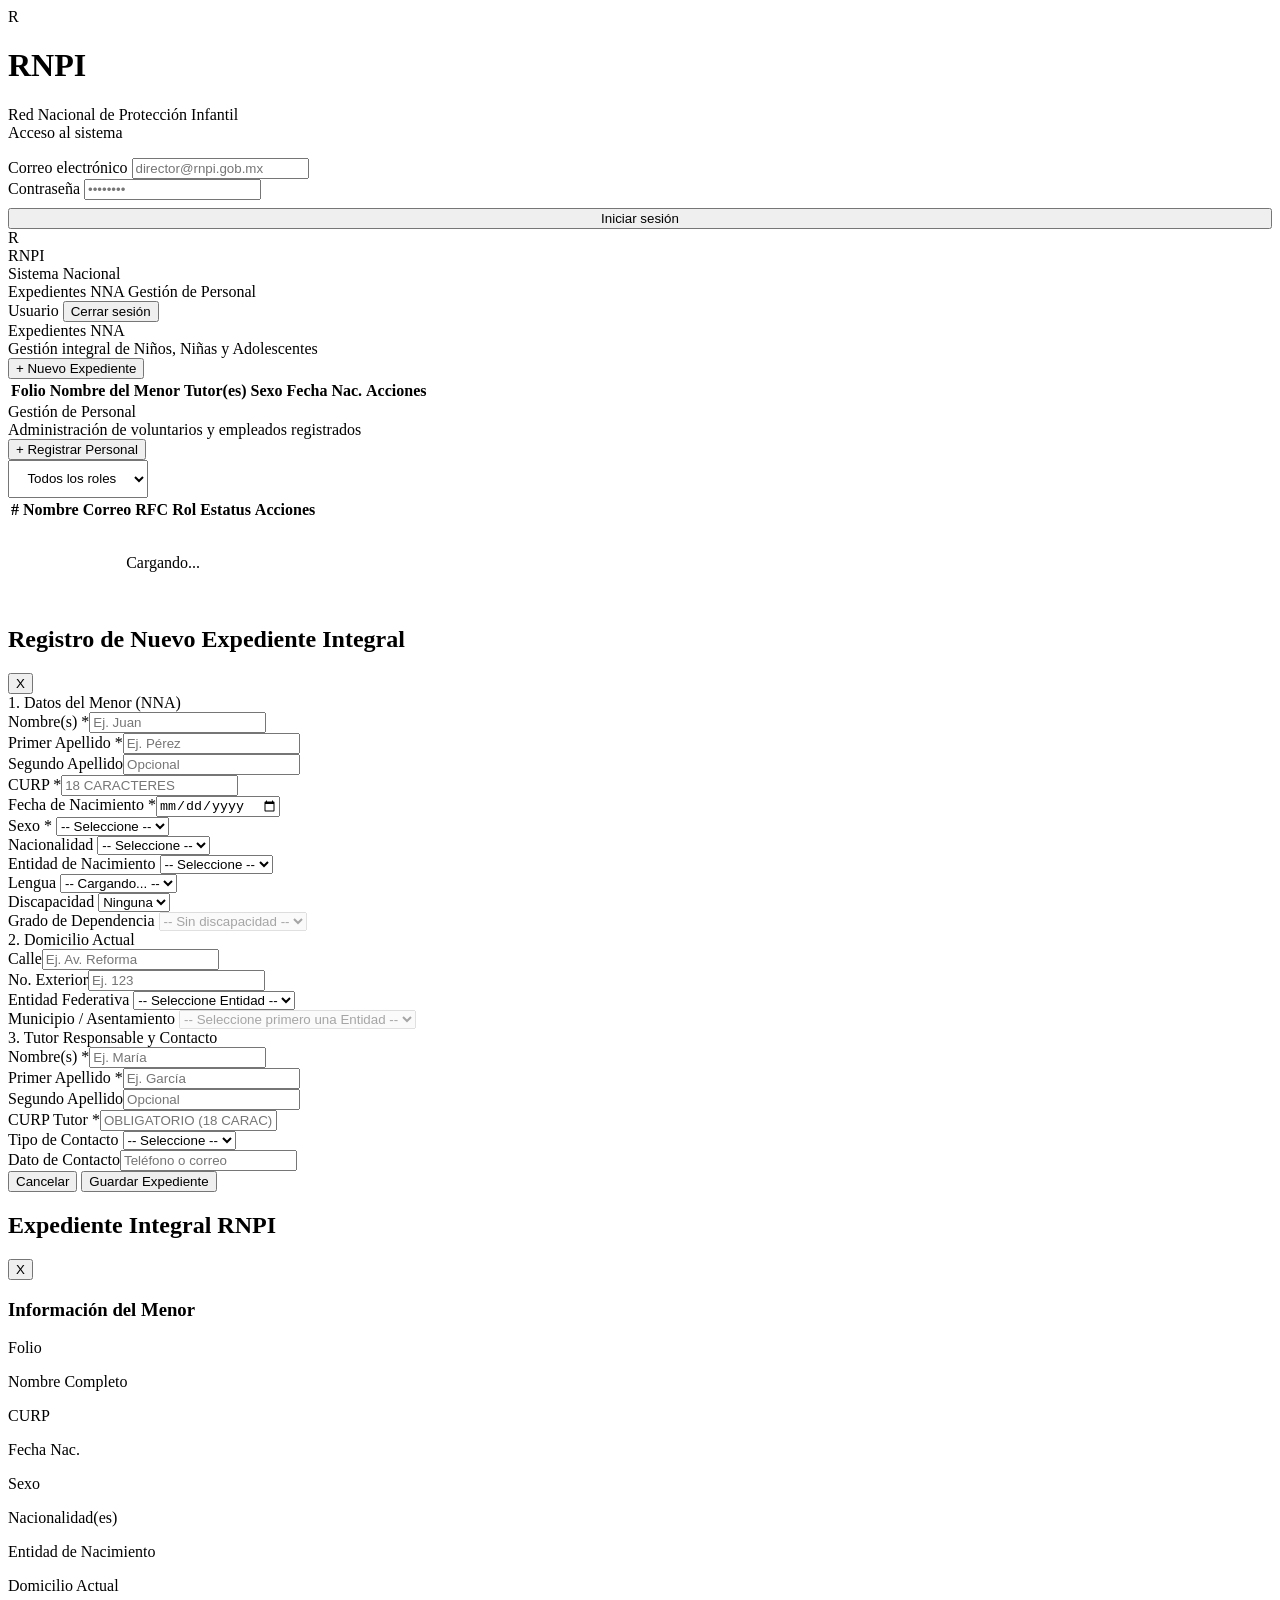
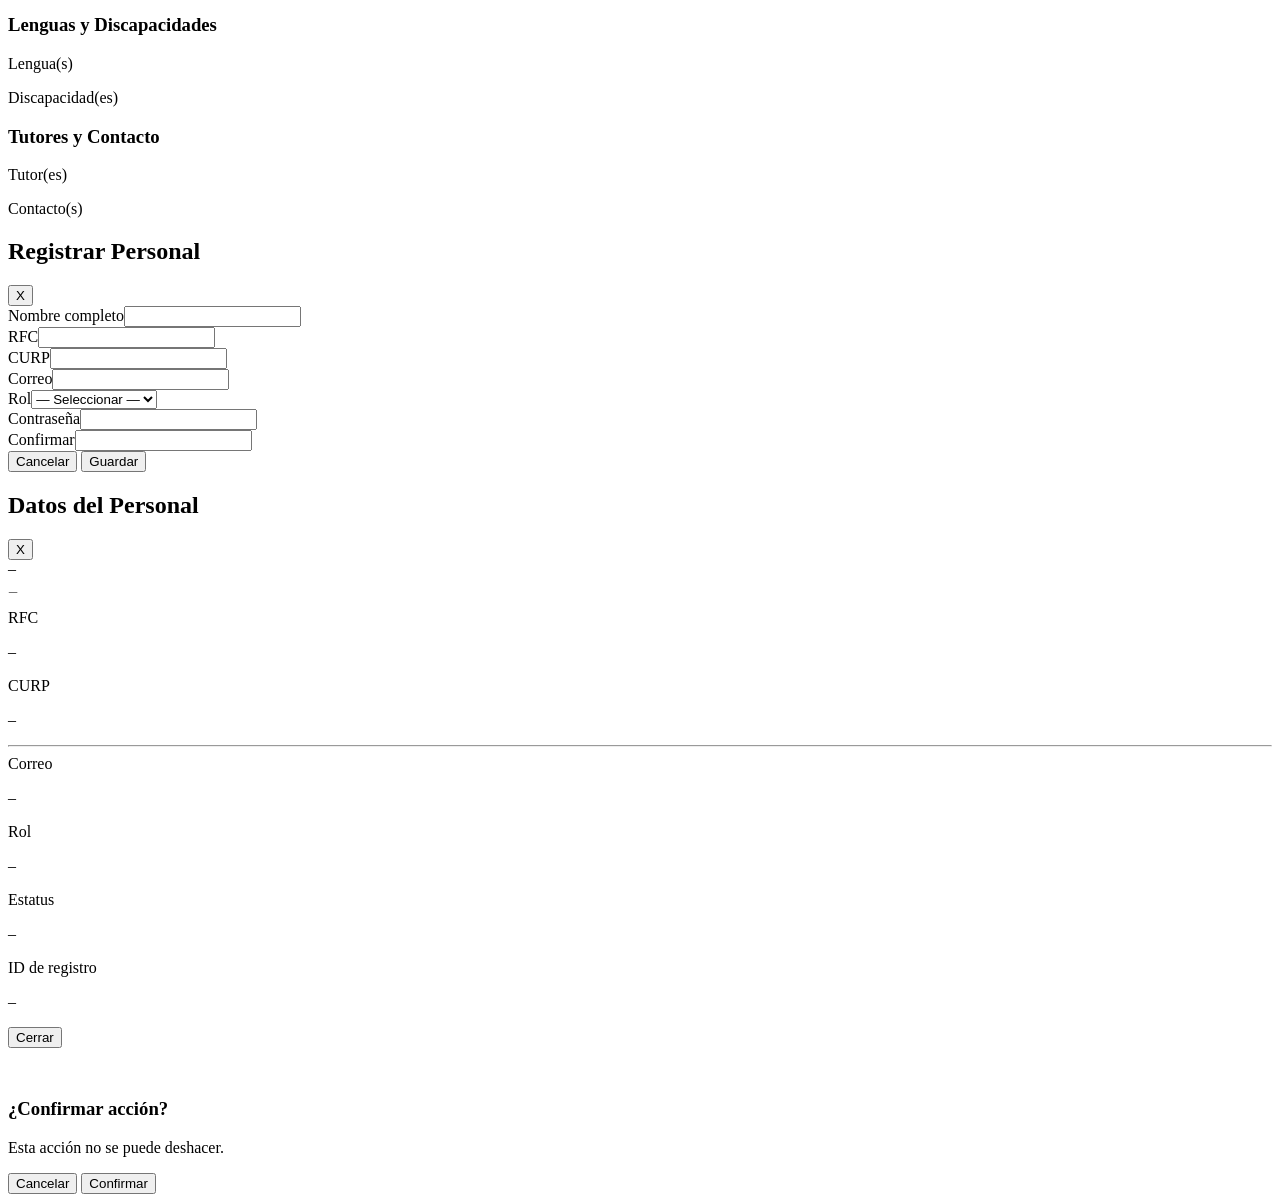
==== commit 04f600d7: "feat: Implement API and authentication logic for NNA management - Added api.js for centralized HTTP " ====
--- a/index.html
+++ b/index.html
@@ -6,262 +6,13 @@
   <title>RNPI — Sistema Integral</title>
   <link rel="preconnect" href="https://fonts.googleapis.com" />
   <link href="https://fonts.googleapis.com/css2?family=DM+Serif+Display:ital@0;1&family=DM+Sans:wght@300;400;500;600&display=swap" rel="stylesheet" />
-  <style>
-    /* ─── Variables Globales ─── */
-    :root {
-      --navy:   #0d1f3c; --navy2:  #162b52; --teal:   #0e7490; --teal-l: #22d3ee;
-      --amber:  #f59e0b; --red:    #dc2626; --green:  #16a34a; --bg:     #f0f4f8;
-      --card:   #ffffff; --border: #d1dce9; --text:   #1e293b; --muted:  #64748b;
-      --radius: 10px; --shadow: 0 4px 24px rgba(13,31,60,.10);
-    }
-    *, *::before, *::after { box-sizing: border-box; margin: 0; padding: 0; }
-    body { font-family: 'DM Sans', sans-serif; background: var(--bg); color: var(--text); min-height: 100vh; }
-
-    /* ─── Pantalla Login ─── */
-    #screen-login { min-height: 100vh; display: flex; align-items: center; justify-content: center; background: linear-gradient(135deg, var(--navy) 0%, #0f3460 50%, #1a6b8a 100%); }
-    .login-card { background: var(--card); border-radius: 16px; padding: 3rem 2.5rem; width: 100%; max-width: 420px; box-shadow: 0 20px 60px rgba(0,0,0,.35); text-align: center; }
-    .login-logo { width: 56px; height: 56px; background: var(--navy); border-radius: 14px; display: grid; place-items: center; font-family: 'DM Serif Display', serif; font-size: 1.5rem; color: var(--teal-l); margin: 0 auto 1.25rem; }
-    .login-card h1 { font-family: 'DM Serif Display', serif; font-size: 1.5rem; color: var(--navy); }
-    .login-card p  { color: var(--muted); font-size: .85rem; margin-top: .35rem; margin-bottom: 2rem; }
-    #login-error { background: #fef2f2; border: 1px solid #fecaca; color: var(--red); border-radius: 8px; padding: .65rem 1rem; font-size: .83rem; margin-bottom: 1rem; display: none; }
-
-    /* ─── Interfaz Principal ─── */
-    #screen-main { display: none; }
-    header { background: linear-gradient(135deg, var(--navy) 0%, var(--navy2) 100%); color: #fff; padding: 0 2rem; height: 64px; display: flex; align-items: center; justify-content: space-between; box-shadow: 0 2px 12px rgba(0,0,0,.25); position: sticky; top: 0; z-index: 100; }
-    
-    .header-left { display: flex; align-items: center; gap: 3rem; }
-    .logo { display: flex; align-items: center; gap: .75rem; }
-    .logo-badge { width: 36px; height: 36px; background: var(--teal); border-radius: 8px; display: grid; place-items: center; font-size: 1.1rem; font-weight: 700; color: #fff; }
-    .logo-text { font-family: 'DM Serif Display', serif; font-size: 1.1rem; line-height: 1.2; }
-    .logo-sub  { font-size: .7rem; opacity: .65; text-transform: uppercase; }
-    
-    /* ─── Navegación (TABS) ─── */
-    .nav-menu { display: flex; gap: 1.5rem; }
-    .nav-tab { color: rgba(255,255,255,0.6); text-decoration: none; font-size: .9rem; font-weight: 500; padding: .5rem 0; border-bottom: 2px solid transparent; transition: all .2s; cursor: pointer; }
-    .nav-tab:hover { color: #fff; }
-    .nav-tab.active { color: #fff; border-bottom-color: var(--teal-l); }
-    
-    .header-user { display: flex; align-items: center; gap: .75rem; font-size: .85rem; }
-    #btn-logout { background: rgba(255,255,255,.12); border: 1px solid rgba(255,255,255,.2); color: #fff; padding: .35rem .85rem; border-radius: 6px; cursor: pointer; font-size: .8rem; font-family: inherit; transition: background .2s; }
-    #btn-logout:hover { background: rgba(255,255,255,.22); }
-
-    .container { max-width: 1280px; margin: 0 auto; padding: 2rem 1.5rem; }
-    .view-section { display: none; animation: fadeIn .3s ease; }
-    .view-section.active { display: block; }
-
-    .page-header { display: flex; align-items: flex-end; justify-content: space-between; margin-bottom: 1.75rem; flex-wrap: wrap; gap: 1rem; }
-    .page-title { font-family: 'DM Serif Display', serif; font-size: 1.8rem; color: var(--navy); }
-    .page-sub   { color: var(--muted); font-size: .85rem; margin-top: .2rem; }
-
-    /* ─── Tablas y Tarjetas ─── */
-    .toolbar { display: flex; gap: .75rem; align-items: center; flex-wrap: wrap; margin-bottom: 1.25rem; }
-    .search-wrap { position: relative; flex: 1; min-width: 240px; }
-    .search-wrap input { width: 100%; padding: .6rem 1rem .6rem 2.5rem; border: 1px solid var(--border); border-radius: var(--radius); font-family: inherit; font-size: .9rem; }
-    .card { background: var(--card); border-radius: var(--radius); box-shadow: var(--shadow); border: 1px solid var(--border); overflow: hidden; }
-    table { width: 100%; border-collapse: collapse; font-size: .875rem; }
-    th { padding: .85rem 1rem; text-align: left; font-weight: 600; color: var(--muted); font-size: .78rem; text-transform: uppercase; border-bottom: 1px solid var(--border); background: #f8fafc; }
-    td { padding: .85rem 1rem; border-bottom: 1px solid #f1f5f9; vertical-align: middle; }
-    tr:hover td { background: #f8fafc; }
-
-    /* ─── Badges y Botones ─── */
-    .badge { display: inline-block; padding: .2rem .65rem; border-radius: 20px; font-size: .75rem; font-weight: 600; white-space: nowrap; }
-    .badge-green  { background: #dcfce7; color: #15803d; }
-    .badge-red    { background: #fee2e2; color: #b91c1c; }
-    .badge-navy   { background: #e0e7ff; color: #3730a3; }
-    .badge-teal   { background: #ccfbf1; color: #0f766e; }
-    .badge-amber  { background: #fef3c7; color: #b45309; }
-
-    .actions { display: flex; gap: .4rem; flex-wrap: nowrap; }
-    .btn-icon { width: 30px; height: 30px; border-radius: 6px; border: 1px solid var(--border); background: #fff; cursor: pointer; display: grid; place-items: center; color: var(--muted); transition: all .15s; }
-    .btn-icon:hover { border-color: var(--teal); color: var(--teal); background: #ecfeff; }
-    .btn-icon.danger:hover { border-color: var(--red); color: var(--red); background: #fef2f2; }
-    .btn-icon svg { width: 14px; height: 14px; }
-
-    .btn { display: inline-flex; align-items: center; gap: .45rem; padding: .6rem 1.25rem; border-radius: var(--radius); font-family: inherit; font-size: .875rem; font-weight: 500; cursor: pointer; border: none; transition: all .15s; }
-    .btn-primary   { background: var(--navy); color: #fff; }
-    .btn-primary:hover   { background: var(--navy2); }
-    .btn-secondary { background: #fff; color: var(--text); border: 1px solid var(--border); }
-    .btn-secondary:hover { background: #f8fafc; }
-
-    /* ─── Formularios ─── */
-    .form-group { margin-bottom: 1.15rem; }
-    label { display: block; font-size: .82rem; font-weight: 600; color: var(--muted); margin-bottom: .4rem; text-transform: uppercase; }
-    input[type=text], input[type=email], input[type=password], input[type=date], select { width: 100%; padding: .6rem .9rem; border: 1px solid var(--border); border-radius: 8px; font-family: inherit; font-size: .9rem; background: #fff; }
-    input:focus, select:focus { outline: none; border-color: var(--teal); box-shadow: 0 0 0 3px rgba(14,116,144,.12); }
-    .form-grid { display: grid; grid-template-columns: 1fr 1fr 1fr; gap: 1rem; }
-    .span-2 { grid-column: span 2; }
-    .field-error { font-size: .78rem; color: var(--red); margin-top: .3rem; display: none; }
-    .section-title { font-size: 1rem; font-weight: 600; color: var(--teal); margin: 1.5rem 0 1rem; border-bottom: 2px solid #e2e8f0; padding-bottom: .4rem; }
-    .section-title:first-child { margin-top: 0; }
-
-    /* ─── Modales ─── */
-    .overlay { position: fixed; inset: 0; background: rgba(0,0,0,.45); backdrop-filter: blur(2px); z-index: 200; display: none; align-items: center; justify-content: center; padding: 1rem; }
-    .overlay.open { display: flex; animation: fadeIn .2s ease both; }
-    .modal { background: var(--card); border-radius: 14px; width: 100%; max-width: 560px; max-height: 90vh; overflow-y: auto; box-shadow: 0 20px 60px rgba(0,0,0,.3); }
-    .modal-wide { max-width: 850px; }
-    .modal-header { padding: 1.5rem 1.75rem 1rem; display: flex; align-items: center; justify-content: space-between; border-bottom: 1px solid var(--border); }
-    .modal-header h2 { font-family: 'DM Serif Display', serif; font-size: 1.3rem; color: var(--navy); }
-    .modal-body { padding: 1.5rem 1.75rem; }
-    .modal-footer { padding: 1rem 1.75rem 1.5rem; display: flex; justify-content: flex-end; gap: .75rem; border-top: 1px solid var(--border); }
-    .close-btn { width: 30px; height: 30px; border-radius: 6px; border: 1px solid var(--border); background: #fff; cursor: pointer; display: grid; place-items: center; color: var(--muted); transition: all .15s; }
-    .close-btn:hover { border-color: #999; color: var(--text); }
-
-    /* ─── Vista Detalle (Expediente y Personal) ─── */
-    .detail-card { background: #f8fafc; border: 1px solid var(--border); border-radius: 8px; padding: 1.25rem; margin-bottom: 1rem; }
-    .detail-card h3 { font-size: .95rem; color: var(--navy); margin-bottom: 1rem; text-transform: uppercase; letter-spacing: .05em; }
-    .detail-grid { display: grid; grid-template-columns: 1fr 1fr; gap: 1rem 2rem; }
-    .detail-item label { font-size: .75rem; font-weight: 600; color: var(--muted); text-transform: uppercase; display: block; margin-bottom: .2rem; }
-    .detail-item p { font-size: .95rem; color: var(--text); }
-    .detail-sep { grid-column: 1/-1; border: none; border-top: 1px solid var(--border); }
-    
-    .avatar-row { display: flex; align-items: center; gap: 1rem; margin-bottom: 1.5rem; }
-    .avatar { width: 56px; height: 56px; border-radius: 50%; background: var(--navy); color: var(--teal-l); display: grid; place-items: center; font-family: 'DM Serif Display', serif; font-size: 1.4rem; flex-shrink: 0; }
-
-    /* ─── Modal Confirmación ─── */
-    .confirm-icon { width: 56px; height: 56px; border-radius: 50%; display: grid; place-items: center; margin: 0 auto 1rem; }
-    .confirm-icon.danger { background: #fee2e2; color: var(--red); }
-    .confirm-icon.warning { background: #fef3c7; color: var(--amber); }
-    #confirm-modal .modal-body { text-align: center; }
-    #confirm-modal h3 { font-family: 'DM Serif Display', serif; font-size: 1.2rem; margin-bottom: .5rem; }
-    #confirm-modal p  { color: var(--muted); font-size: .9rem; line-height: 1.5; }
-
-    /* Toasts y Utilidades */
-    #toast-container { position: fixed; bottom: 1.5rem; right: 1.5rem; z-index: 999; display: flex; flex-direction: column; gap: .5rem; }
-    .toast { padding: .75rem 1.25rem; border-radius: 10px; font-size: .875rem; color: #fff; max-width: 320px; animation: slideInRight .3s ease, fadeOut .4s ease 3s both; box-shadow: 0 4px 20px rgba(0,0,0,.2); }
-    .toast.success { background: var(--green); }
-    .toast.error   { background: var(--red); }
-    .toast.info    { background: var(--teal); }
-
-    @keyframes fadeIn { from { opacity: 0 } to { opacity: 1 } }
-    @keyframes slideInRight { from { opacity: 0; transform: translateX(40px) } to { opacity: 1; transform: none } }
-    @keyframes fadeOut { from { opacity: 1 } to { opacity: 0; pointer-events: none } }
-
-    /* ══════════════════════════════════════════
-       ─── Buscador CIE-10 (NUEVO) ───
-       ══════════════════════════════════════════ */
-    .cie10-wrap {
-      position: relative;
-    }
-    .cie10-wrap input[type=text] {
-      width: 100%;
-      padding: .6rem 2.6rem .6rem .9rem;
-      border: 1px solid var(--border);
-      border-radius: 8px;
-      font-family: inherit;
-      font-size: .9rem;
-      background: #fff;
-      transition: border-color .2s;
-    }
-    .cie10-wrap input[type=text]:focus {
-      outline: none;
-      border-color: var(--teal);
-      box-shadow: 0 0 0 3px rgba(14,116,144,.12);
-    }
-    /* Icono lupa dentro del input */
-    .cie10-wrap .cie10-icon {
-      position: absolute;
-      right: .75rem;
-      top: 50%;
-      transform: translateY(-50%);
-      color: var(--muted);
-      pointer-events: none;
-      display: flex;
-      align-items: center;
-    }
-    /* Spinner de carga */
-    .cie10-wrap .cie10-spinner {
-      position: absolute;
-      right: .75rem;
-      top: 50%;
-      transform: translateY(-50%);
-      display: none;
-    }
-    .cie10-spinner::after {
-      content: '';
-      display: block;
-      width: 16px; height: 16px;
-      border: 2px solid var(--border);
-      border-top-color: var(--teal);
-      border-radius: 50%;
-      animation: spin .6s linear infinite;
-    }
-    @keyframes spin { to { transform: rotate(360deg); } }
-
-    /* Lista desplegable de resultados */
-    .cie10-results {
-      position: absolute;
-      top: calc(100% + 4px);
-      left: 0; right: 0;
-      background: #fff;
-      border: 1px solid var(--border);
-      border-radius: 8px;
-      box-shadow: 0 8px 24px rgba(13,31,60,.14);
-      z-index: 300;
-      max-height: 240px;
-      overflow-y: auto;
-      display: none;
-    }
-    .cie10-results.show { display: block; }
-    .cie10-results li {
-      list-style: none;
-      padding: .55rem .9rem;
-      cursor: pointer;
-      font-size: .875rem;
-      display: flex;
-      align-items: baseline;
-      gap: .6rem;
-      border-bottom: 1px solid #f1f5f9;
-      transition: background .12s;
-    }
-    .cie10-results li:last-child { border-bottom: none; }
-    .cie10-results li:hover,
-    .cie10-results li.cie10-active { background: #ecfeff; }
-    .cie10-results li .cie10-code {
-      font-size: .75rem;
-      font-weight: 700;
-      color: var(--teal);
-      min-width: 52px;
-      flex-shrink: 0;
-    }
-    .cie10-results li .cie10-desc {
-      color: var(--text);
-      white-space: nowrap;
-      overflow: hidden;
-      text-overflow: ellipsis;
-    }
-    .cie10-results li.cie10-empty {
-      color: var(--muted);
-      cursor: default;
-      font-style: italic;
-      justify-content: center;
-    }
-    .cie10-results li.cie10-empty:hover { background: transparent; }
-
-    /* Chip de selección: aparece cuando el usuario elige una enfermedad */
-    .cie10-chip {
-      display: none;
-      align-items: center;
-      gap: .5rem;
-      margin-top: .5rem;
-      background: #ecfeff;
-      border: 1px solid #a5f3fc;
-      border-radius: 20px;
-      padding: .3rem .75rem;
-      font-size: .8rem;
-      color: #0f766e;
-      width: fit-content;
-    }
-    .cie10-chip.show { display: inline-flex; }
-    .cie10-chip button {
-      background: none; border: none; cursor: pointer;
-      color: #0f766e; font-size: .9rem; line-height: 1;
-      padding: 0; margin-left: .2rem;
-    }
-    .cie10-chip button:hover { color: var(--red); }
-  </style>
+  <link rel="stylesheet" href="/static/css/styles.css" />
 </head>
 <body>
 
+<!-- ══════════════════════════════════════════════════ -->
+<!--   PANTALLA DE LOGIN                                -->
+<!-- ══════════════════════════════════════════════════ -->
 <div id="screen-login">
   <div class="login-card">
     <div class="login-logo">R</div>
@@ -276,10 +27,15 @@
       <label style="text-align:left" for="l-pass">Contraseña</label>
       <input id="l-pass" type="password" placeholder="••••••••" autocomplete="current-password" />
     </div>
-    <button class="btn btn-primary" style="width:100%;justify-content:center;margin-top:.5rem" id="btn-login" onclick="login()">Iniciar sesión</button>
-  </div>
-</div>
-
+    <button class="btn btn-primary" style="width:100%;justify-content:center;margin-top:.5rem" id="btn-login">Iniciar sesión</button>
+  </div>
+</div>
+
+<!-- ══════════════════════════════════════════════════ -->
+<!--   INTERFAZ PRINCIPAL                               -->
+<!--   data-roles="..." controla la visibilidad por rol -->
+<!--   (1 = Director, 2 = Médico, 3 = Desarrollador)    -->
+<!-- ══════════════════════════════════════════════════ -->
 <div id="screen-main">
   <header>
     <div class="header-left">
@@ -291,25 +47,26 @@
         </div>
       </div>
       <nav class="nav-menu">
-        <a class="nav-tab active" id="tab-nna" onclick="switchView('nna')">Expedientes NNA</a>
-        <a class="nav-tab" id="tab-personal" onclick="switchView('personal')">Gestión de Personal</a>
+        <a class="nav-tab active" id="tab-nna" data-view="nna">Expedientes NNA</a>
+        <a class="nav-tab" id="tab-personal" data-view="personal" data-roles="1,3">Gestión de Personal</a>
       </nav>
     </div>
     <div class="header-user">
       <span id="header-username">Usuario</span>
-      <button id="btn-logout" onclick="logout()">Cerrar sesión</button>
+      <button id="btn-logout">Cerrar sesión</button>
     </div>
   </header>
 
   <div class="container">
-    
+
+    <!-- ─── Vista: Expedientes NNA ─── -->
     <div id="view-nna" class="view-section active">
       <div class="page-header">
         <div>
           <div class="page-title">Expedientes NNA</div>
           <div class="page-sub">Gestión integral de Niños, Niñas y Adolescentes</div>
         </div>
-        <button class="btn btn-primary" onclick="abrirFormularioNNA()">+ Nuevo Expediente</button>
+        <button class="btn btn-primary" id="btn-nuevo-expediente">+ Nuevo Expediente</button>
       </div>
 
       <div class="card">
@@ -329,17 +86,18 @@
       </div>
     </div>
 
-    <div id="view-personal" class="view-section">
+    <!-- ─── Vista: Gestión de Personal (solo Director y Desarrollador) ─── -->
+    <div id="view-personal" class="view-section" data-roles="1,3">
       <div class="page-header">
         <div>
           <div class="page-title">Gestión de Personal</div>
           <div class="page-sub">Administración de voluntarios y empleados registrados</div>
         </div>
-        <button class="btn btn-primary" onclick="openModalNuevoPersonal()">+ Registrar Personal</button>
+        <button class="btn btn-primary" id="btn-nuevo-personal">+ Registrar Personal</button>
       </div>
 
       <div class="toolbar">
-        <select id="filter-rol" onchange="filtrarPersonal()" style="width:auto;padding:.6rem .9rem;">
+        <select id="filter-rol" style="width:auto;padding:.6rem .9rem;">
           <option value="">Todos los roles</option>
         </select>
       </div>
@@ -370,13 +128,13 @@
 </div>
 
 <!-- ══════════════════════════════════════════════════ -->
-<!--   MODAL: NUEVO EXPEDIENTE INTEGRAL                -->
-<!-- ══════════════════════════════════════════════════ -->
-<div class="overlay" id="modal-alta-nna" onclick="closeOnBackdrop(event, 'modal-alta-nna')">
+<!--   MODAL: NUEVO EXPEDIENTE INTEGRAL                 -->
+<!-- ══════════════════════════════════════════════════ -->
+<div class="overlay" id="modal-alta-nna">
   <div class="modal modal-wide">
     <div class="modal-header">
       <h2>Registro de Nuevo Expediente Integral</h2>
-      <button class="close-btn" onclick="closeModal('modal-alta-nna')">X</button>
+      <button class="close-btn" data-close="modal-alta-nna">X</button>
     </div>
     <div class="modal-body">
       <div class="section-title">1. Datos del Menor (NNA)</div>
@@ -399,7 +157,7 @@
           <select id="f-nna-lengua"><option value="">-- Cargando... --</option></select>
         </div>
         <div><label>Discapacidad</label>
-          <select id="f-nna-discapacidad" onchange="toggleGradoDependencia(this.value)">
+          <select id="f-nna-discapacidad">
             <option value="">Ninguna</option>
           </select>
         </div>
@@ -413,7 +171,7 @@
         <div class="span-2"><label>Calle</label><input type="text" id="f-dir-calle" placeholder="Ej. Av. Reforma"></div>
         <div><label>No. Exterior</label><input type="text" id="f-dir-noext" placeholder="Ej. 123"></div>
         <div><label>Entidad Federativa</label>
-          <select id="f-dir-entidad" onchange="cargarAsentamientos(this.value)">
+          <select id="f-dir-entidad">
             <option value="">-- Seleccione Entidad --</option>
           </select>
         </div>
@@ -435,20 +193,27 @@
         </div>
         <div><label>Dato de Contacto</label><input type="text" id="f-con-texto" placeholder="Teléfono o correo"></div>
       </div>
+
+      <!--
+        Futuras secciones médicas o legales: basta con marcarlas con data-roles
+        para que auth.js las muestre solo a esos roles. Ejemplo:
+        <div class="section-title" data-roles="1,2">4. Valoración Médica</div>
+        <div class="form-grid" data-roles="1,2"> ...campos médicos... </div>
+      -->
     </div>
     <div class="modal-footer">
-      <button class="btn btn-secondary" onclick="closeModal('modal-alta-nna')">Cancelar</button>
-      <button class="btn btn-primary" onclick="guardarExpediente()">Guardar Expediente</button>
+      <button class="btn btn-secondary" data-close="modal-alta-nna">Cancelar</button>
+      <button class="btn btn-primary" id="btn-guardar-expediente">Guardar Expediente</button>
     </div>
   </div>
 </div>
 
 <!-- Modal Detalle NNA -->
-<div class="overlay" id="modal-detalle-nna" onclick="closeOnBackdrop(event, 'modal-detalle-nna')">
+<div class="overlay" id="modal-detalle-nna">
   <div class="modal modal-wide">
     <div class="modal-header">
       <h2>Expediente Integral RNPI</h2>
-      <button class="close-btn" onclick="closeModal('modal-detalle-nna')">X</button>
+      <button class="close-btn" data-close="modal-detalle-nna">X</button>
     </div>
     <div class="modal-body">
       <div class="detail-card">
@@ -483,11 +248,11 @@
 </div>
 
 <!-- Modal Form Personal -->
-<div class="overlay" id="modal-form-personal" onclick="closeOnBackdrop(event,'modal-form-personal')">
+<div class="overlay" id="modal-form-personal">
   <div class="modal">
     <div class="modal-header">
       <h2 id="modal-pers-title">Registrar Personal</h2>
-      <button class="close-btn" onclick="closeModal('modal-form-personal')">X</button>
+      <button class="close-btn" data-close="modal-form-personal">X</button>
     </div>
     <div class="modal-body">
       <input type="hidden" id="f-id" />
@@ -502,18 +267,18 @@
       </div>
     </div>
     <div class="modal-footer">
-      <button class="btn btn-secondary" onclick="closeModal('modal-form-personal')">Cancelar</button>
-      <button class="btn btn-primary" onclick="guardarPersonal()">Guardar</button>
+      <button class="btn btn-secondary" data-close="modal-form-personal">Cancelar</button>
+      <button class="btn btn-primary" id="btn-guardar-personal">Guardar</button>
     </div>
   </div>
 </div>
 
 <!-- Modal Detalle Personal -->
-<div class="overlay" id="modal-detalle-personal" onclick="closeOnBackdrop(event,'modal-detalle-personal')">
+<div class="overlay" id="modal-detalle-personal">
   <div class="modal modal-wide">
     <div class="modal-header">
       <h2>Datos del Personal</h2>
-      <button class="close-btn" onclick="closeModal('modal-detalle-personal')">X</button>
+      <button class="close-btn" data-close="modal-detalle-personal">X</button>
     </div>
     <div class="modal-body">
       <div class="avatar-row">
@@ -534,13 +299,13 @@
       </div>
     </div>
     <div class="modal-footer">
-      <button class="btn btn-secondary" onclick="closeModal('modal-detalle-personal')">Cerrar</button>
+      <button class="btn btn-secondary" data-close="modal-detalle-personal">Cerrar</button>
     </div>
   </div>
 </div>
 
 <!-- Modal Confirmación -->
-<div class="overlay" id="confirm-modal-overlay" onclick="closeOnBackdrop(event,'confirm-modal-overlay')">
+<div class="overlay" id="confirm-modal-overlay">
   <div class="modal" id="confirm-modal" style="max-width:420px">
     <div class="modal-body" style="padding-top:2rem">
       <div class="confirm-icon" id="confirm-icon"></div>
@@ -548,548 +313,14 @@
       <p id="confirm-message">Esta acción no se puede deshacer.</p>
     </div>
     <div class="modal-footer" style="justify-content:center;gap:1rem">
-      <button class="btn btn-secondary" onclick="closeModal('confirm-modal-overlay')">Cancelar</button>
-      <button class="btn" id="confirm-action-btn" onclick="ejecutarConfirmacion()">Confirmar</button>
+      <button class="btn btn-secondary" data-close="confirm-modal-overlay">Cancelar</button>
+      <button class="btn" id="confirm-action-btn">Confirmar</button>
     </div>
   </div>
 </div>
 
 <div id="toast-container"></div>
 
-<script>
-// ==========================================
-// 1. NAVEGACIÓN Y VISTAS
-// ==========================================
-function switchView(viewName) {
-  document.querySelectorAll('.view-section').forEach(el => el.classList.remove('active'));
-  document.querySelectorAll('.nav-tab').forEach(el => el.classList.remove('active'));
-  document.getElementById(`view-${viewName}`).classList.add('active');
-  document.getElementById(`tab-${viewName}`).classList.add('active');
-}
-
-function openModal(id) { document.getElementById(id).classList.add('open'); }
-function closeModal(id) { document.getElementById(id).classList.remove('open'); }
-function closeOnBackdrop(e, id) { if (e.target.id === id) closeModal(id); }
-
-function toast(msg, tipo = 'info') {
-  const t = document.createElement('div'); t.className = `toast ${tipo}`; t.textContent = msg;
-  document.getElementById('toast-container').appendChild(t); setTimeout(() => t.remove(), 3800);
-}
-
-function esc(s) {
-  return String(s).replace(/&/g,'&amp;').replace(/</g,'&lt;').replace(/>/g,'&gt;').replace(/"/g,'&quot;').replace(/'/g,'&#39;');
-}
-
-let confirmCallback = null;
-
-function mostrarConfirm({ icon, title, message, btnClass, btnText, callback }) {
-  confirmCallback = callback;
-  const iconEl = document.getElementById('confirm-icon');
-  iconEl.className = `confirm-icon ${icon}`;
-  if (icon === 'danger') {
-    iconEl.innerHTML = `<svg width="28" height="28" viewBox="0 0 24 24" fill="none" stroke="currentColor" stroke-width="2"><polyline points="3 6 5 6 21 6"/><path d="M19 6l-1 14a2 2 0 01-2 2H8a2 2 0 01-2-2L5 6"/><path d="M10 11v6M14 11v6"/></svg>`;
-  } else if (icon === 'warning') {
-    iconEl.innerHTML = `<svg width="28" height="28" viewBox="0 0 24 24" fill="none" stroke="currentColor" stroke-width="2"><path d="M10.29 3.86L1.82 18a2 2 0 001.71 3h16.94a2 2 0 001.71-3L13.71 3.86a2 2 0 00-3.42 0z"/><line x1="12" y1="9" x2="12" y2="13"/><line x1="12" y1="17" x2="12.01" y2="17"/></svg>`;
-  } else {
-    iconEl.innerHTML = `<svg width="28" height="28" viewBox="0 0 24 24" fill="none" stroke="currentColor" stroke-width="2"><path d="M12 22c5.523 0 10-4.477 10-10S17.523 2 12 2 2 6.477 2 12s4.477 10 10 10z"/><polyline points="9 12 11 14 15 10"/></svg>`;
-  }
-  document.getElementById('confirm-title').textContent = title;
-  document.getElementById('confirm-message').innerHTML = message;
-  const btn = document.getElementById('confirm-action-btn');
-  btn.className = `btn ${btnClass}`;
-  btn.textContent = btnText;
-  openModal('confirm-modal-overlay');
-}
-
-function ejecutarConfirmacion() {
-  if (confirmCallback) confirmCallback();
-}
-
-
-// ==========================================
-// 2. MÓDULO NNA (estructura 5NF: nna / tutor)
-// ==========================================
-let NNA_REGISTROS = [];
-
-function abrirFormularioNNA() {
-  ['f-nna-nombre','f-nna-ap1','f-nna-ap2','f-nna-curp','f-nna-fecha',
-   'f-dir-calle','f-dir-noext',
-   'f-tutor-nombre','f-tutor-ap1','f-tutor-ap2','f-tutor-curp','f-con-texto'
-  ].forEach(id => document.getElementById(id).value = '');
-  ['f-nna-sexo','f-nna-nacionalidad','f-nna-lugarnac','f-nna-lengua',
-   'f-nna-discapacidad','f-dir-entidad','f-con-tipo'
-  ].forEach(id => document.getElementById(id).value = '');
-
-  const asen = document.getElementById('f-dir-asen');
-  asen.innerHTML = '<option value="">-- Seleccione primero una Entidad --</option>';
-  asen.disabled  = true;
-  toggleGradoDependencia('');
-
-  cargarCatalogosNNA();
-  openModal('modal-alta-nna');
-}
-
-function toggleGradoDependencia(idDis) {
-  const sel = document.getElementById('f-nna-gradodep');
-  sel.disabled = !idDis;
-  if (!idDis) sel.value = '';
-}
-
-function llenarSelect(id, datos, placeholder) {
-  const sel = document.getElementById(id);
-  sel.innerHTML = `<option value="">${placeholder}</option>`;
-  datos.forEach(d => { sel.innerHTML += `<option value="${d.id}">${esc(d.nombre)}</option>`; });
-}
-
-async function cargarCatalogosNNA() {
-  const obtener = async (ruta) => {
-    const res = await apiFetch(ruta);
-    return res && res.ok ? res.json() : [];
-  };
-  try {
-    const [sexos, nacionalidades, entidades, lenguas, discapacidades, grados, tiposContacto] =
-      await Promise.all([
-        obtener('/catalogos/sexos'),
-        obtener('/catalogos/nacionalidades'),
-        obtener('/catalogos/entidades'),
-        obtener('/catalogos/lenguas'),
-        obtener('/catalogos/discapacidades'),
-        obtener('/catalogos/grados_dependencia'),
-        obtener('/catalogos/tipos_contacto'),
-      ]);
-    llenarSelect('f-nna-sexo',         sexos,          '-- Seleccione --');
-    llenarSelect('f-nna-nacionalidad', nacionalidades, '-- Seleccione --');
-    llenarSelect('f-nna-lugarnac',     entidades,      '-- Seleccione --');
-    llenarSelect('f-nna-lengua',       lenguas,        '-- Seleccione Lengua --');
-    llenarSelect('f-nna-discapacidad', discapacidades, 'Ninguna');
-    llenarSelect('f-nna-gradodep',     grados,         '-- Seleccione Grado --');
-    llenarSelect('f-dir-entidad',      entidades,      '-- Seleccione Entidad --');
-    llenarSelect('f-con-tipo',         tiposContacto,  '-- Seleccione --');
-  } catch (e) { console.error('Error cargando catálogos NNA', e); }
-}
-
-async function cargarAsentamientos(idEnt) {
-  const sel = document.getElementById('f-dir-asen');
-  sel.innerHTML = '<option value="">-- Cargando... --</option>';
-  sel.disabled  = true;
-  if (!idEnt) {
-    sel.innerHTML = '<option value="">-- Seleccione primero una Entidad --</option>';
-    return;
-  }
-  try {
-    const res = await apiFetch(`/catalogos/asentamientos/${idEnt}`);
-    if (res && res.ok) {
-      const data = await res.json();
-      sel.innerHTML = '<option value="">-- Seleccione --</option>';
-      data.forEach(a => {
-        sel.innerHTML += `<option value="${a.id}">${esc(a.municipio)} — ${esc(a.colonia)} (CP ${esc(a.cp)})</option>`;
-      });
-      sel.disabled = false;
-    }
-  } catch (e) { console.error('Error cargando asentamientos', e); }
-}
-
-async function cargarExpedientes() {
-  const res = await apiFetch('/nna');
-  if (!res || !res.ok) return;
-  NNA_REGISTROS = await res.json();
-  renderTablaNNA();
-}
-
-function renderTablaNNA() {
-  const tbody = document.getElementById('tabla-nna-body');
-  if (!NNA_REGISTROS.length) {
-    tbody.innerHTML = `<tr><td colspan="6" style="text-align:center;padding:2rem;">Sin registros de NNA en la Base de Datos</td></tr>`;
-    return;
-  }
-  tbody.innerHTML = NNA_REGISTROS.map((n, i) => {
-    const nombre  = `${n.nom_nna} ${n.prim_ap_nna} ${n.seg_ap_nna || ''}`.trim();
-    const tutores = n.tutores.length
-      ? n.tutores.map(t => `${t.nom_tutor} ${t.prim_ap_tutor}`).join(', ')
-      : 'Sin tutor';
-    return `
-    <tr>
-      <td><strong>${esc(n.folio_nna)}</strong></td>
-      <td>${esc(nombre)}<br><small style="color:var(--muted)">${esc(n.curp_nna)}</small></td>
-      <td>${esc(tutores)}</td>
-      <td><span class="badge badge-teal">${esc(n.sexo)}</span></td>
-      <td>${esc(n.nacim_nna)}</td>
-      <td>
-        <div class="actions">
-          <button class="btn-icon" title="Ver Expediente Integral" onclick="verDetalleNNA(${i})">
-            <svg viewBox="0 0 20 20" fill="currentColor"><path d="M10 12.5a2.5 2.5 0 100-5 2.5 2.5 0 000 5z"/><path fill-rule="evenodd" d="M.664 10.59a1.651 1.651 0 010-1.186A10.004 10.004 0 0110 3c4.257 0 7.893 2.66 9.336 6.41.147.381.146.804 0 1.186A10.004 10.004 0 0110 17c-4.257 0-7.893-2.66-9.336-6.41zM14 10a4 4 0 11-8 0 4 4 0 018 0z" clip-rule="evenodd"/></svg>
-          </button>
-          <button class="btn-icon danger" title="Eliminar Registro" onclick="confirmarEliminarNNA(${i})">
-            <svg viewBox="0 0 20 20" fill="currentColor"><path fill-rule="evenodd" d="M8.75 1A2.75 2.75 0 006 3.75v.443c-.795.077-1.584.176-2.365.298a.75.75 0 10.23 1.482l.149-.022.841 10.518A2.75 2.75 0 007.596 19h4.807a2.75 2.75 0 002.742-2.53l.841-10.52.149.023a.75.75 0 00.23-1.482A41.03 41.03 0 0014 4.193V3.75A2.75 2.75 0 0011.25 1h-2.5zM10 4c.84 0 1.673.025 2.5.075V3.75c0-.69-.56-1.25-1.25-1.25h-2.5c-.69 0-1.25.56-1.25 1.25v.325C8.327 4.025 9.16 4 10 4zM8.58 7.72a.75.75 0 00-1.5.06l.3 7.5a.75.75 0 101.5-.06l-.3-7.5zm4.34.06a.75.75 0 10-1.5-.06l-.3 7.5a.75.75 0 101.5.06l.3-7.5z" clip-rule="evenodd"/></svg>
-          </button>
-        </div>
-      </td>
-    </tr>`;
-  }).join('');
-}
-
-async function guardarExpediente() {
-  const nom   = document.getElementById('f-nna-nombre').value.trim();
-  const ap1   = document.getElementById('f-nna-ap1').value.trim();
-  const curp  = document.getElementById('f-nna-curp').value.trim().toUpperCase();
-  const fecha = document.getElementById('f-nna-fecha').value;
-  const sexo  = document.getElementById('f-nna-sexo').value;
-  if (!nom || !ap1)       { toast('Nombre y primer apellido del NNA son obligatorios', 'error'); return; }
-  if (curp.length !== 18) { toast('La CURP del NNA debe tener 18 caracteres', 'error'); return; }
-  if (!fecha)             { toast('La fecha de nacimiento es obligatoria', 'error'); return; }
-  if (!sexo)              { toast('Seleccione el sexo del NNA', 'error'); return; }
-
-  const body = {
-    nom_nna:        nom,
-    prim_ap_nna:    ap1,
-    seg_ap_nna:     document.getElementById('f-nna-ap2').value.trim() || null,
-    nacim_nna:      fecha,
-    curp_nna:       curp,
-    id_sexo:        parseInt(sexo),
-    luga_nac_nna:   parseInt(document.getElementById('f-nna-lugarnac').value) || null,
-    direccion:      null,
-    tutores:        [],
-    nacionalidades: [],
-    contactos:      [],
-    lenguas:        [],
-    discapacidades: [],
-  };
-
-  const calle = document.getElementById('f-dir-calle').value.trim();
-  const asen  = document.getElementById('f-dir-asen').value;
-  if (calle && asen) {
-    body.direccion = {
-      calle_dir:  calle,
-      no_ext_dir: document.getElementById('f-dir-noext').value.trim() || null,
-      id_asen:    parseInt(asen),
-    };
-  }
-
-  const tutorNom  = document.getElementById('f-tutor-nombre').value.trim();
-  const tutorAp1  = document.getElementById('f-tutor-ap1').value.trim();
-  const tutorCurp = document.getElementById('f-tutor-curp').value.trim().toUpperCase();
-  if (tutorNom || tutorCurp) {
-    if (!tutorNom || !tutorAp1 || tutorCurp.length !== 18) {
-      toast('Complete nombre, primer apellido y CURP (18 carac.) del tutor', 'error');
-      return;
-    }
-    body.tutores.push({
-      nom_tutor:     tutorNom,
-      prim_ap_tutor: tutorAp1,
-      seg_ap_tutor:  document.getElementById('f-tutor-ap2').value.trim() || null,
-      curp_tutor:    tutorCurp,
-    });
-  }
-
-  const nac = document.getElementById('f-nna-nacionalidad').value;
-  if (nac) body.nacionalidades.push(parseInt(nac));
-
-  const tipoCon = document.getElementById('f-con-tipo').value;
-  const textCon = document.getElementById('f-con-texto').value.trim();
-  if (tipoCon && textCon) body.contactos.push({ id_tipo_con: parseInt(tipoCon), text_con: textCon });
-
-  const lengua = document.getElementById('f-nna-lengua').value;
-  if (lengua) body.lenguas.push({ id_len: parseInt(lengua), preferente_len_nna: true });
-
-  const dis = document.getElementById('f-nna-discapacidad').value;
-  if (dis) {
-    body.discapacidades.push({
-      id_dis:     parseInt(dis),
-      id_gra_dep: parseInt(document.getElementById('f-nna-gradodep').value) || null,
-    });
-  }
-
-  try {
-    const res = await apiFetch('/nna', { method: 'POST', body: JSON.stringify(body) });
-    if (!res) return;
-    if (!res.ok) {
-      const err = await res.json().catch(() => null);
-      toast(err && err.detail ? err.detail : 'Error al guardar el registro', 'error');
-      return;
-    }
-    const data = await res.json();
-    toast(`NNA registrado con folio ${data.folio_nna}`, 'success');
-    closeModal('modal-alta-nna');
-    cargarExpedientes();
-  } catch(e) { toast('Error al conectar con la BD', 'error'); }
-}
-
-function verDetalleNNA(index) {
-  const n   = NNA_REGISTROS[index];
-  const set = (id, val) => document.getElementById(id).innerText = val || '—';
-  set('det-nna-folio',          n.folio_nna);
-  set('det-nna-nombre',         `${n.nom_nna} ${n.prim_ap_nna} ${n.seg_ap_nna || ''}`.trim());
-  set('det-nna-curp',           n.curp_nna);
-  set('det-nna-fecha',          n.nacim_nna);
-  set('det-nna-sexo',           n.sexo);
-  set('det-nna-nacionalidad',   n.nacionalidades.join(', '));
-  set('det-nna-lugarnac',       n.lugar_nacimiento);
-  set('det-nna-direccion',      n.direccion);
-  set('det-nna-lenguas',        n.lenguas.map(l =>
-    `${l.lengua}${l.preferente_len_nna ? ' (preferente)' : ''}${l.nivel_competencia ? ' — ' + l.nivel_competencia : ''}`
-  ).join('; '));
-  set('det-nna-discapacidades', n.discapacidades.map(d =>
-    `${d.discapacidad}${d.grado_dependencia ? ' — ' + d.grado_dependencia : ''}`
-  ).join('; '));
-  set('det-tutores',            n.tutores.map(t =>
-    `${t.nom_tutor} ${t.prim_ap_tutor} ${t.seg_ap_tutor || ''} (CURP: ${t.curp_tutor})`.replace('  ', ' ')
-  ).join('; '));
-  set('det-contactos',          n.contactos.map(c => `${c.tipo}: ${c.text_con}`).join('; '));
-  openModal('modal-detalle-nna');
-}
-
-function confirmarEliminarNNA(index) {
-  const n = NNA_REGISTROS[index];
-  mostrarConfirm({
-    icon: 'danger', title: 'Eliminar Registro NNA',
-    message: `¿Está seguro de eliminar el expediente <strong>${esc(n.folio_nna)}</strong>? Se borrarán también sus lenguas, contactos y discapacidades asociadas.`,
-    btnClass: 'btn-danger', btnText: 'Eliminar',
-    callback: async () => {
-      try {
-        const res = await apiFetch(`/nna/${n.id_nna}`, { method: 'DELETE' });
-        if (!res || !res.ok) throw new Error();
-        toast('Registro NNA eliminado exitosamente', 'success');
-        closeModal('confirm-modal-overlay');
-        cargarExpedientes();
-      } catch(e) { toast('Error al eliminar el registro', 'error'); }
-    }
-  });
-}
-
-
-// ==========================================
-// 4. MÓDULO PERSONAL (Backend Real)
-// ==========================================
-const API = 'http://localhost:8000';
-let TOKEN       = localStorage.getItem('rnpi_token') || '';
-let USUARIO     = JSON.parse(localStorage.getItem('rnpi_user') || 'null');
-let ROLES       = [];
-let PERSONAL_ALL = [];
-
-async function apiFetch(path, opts = {}) {
-  const headers = { 'Content-Type': 'application/json' };
-  if (TOKEN) headers['Authorization'] = `Bearer ${TOKEN}`;
-  const res = await fetch(API + path, { ...opts, headers: { ...headers, ...opts.headers } });
-  if (res.status === 401) { logout(); return null; }
-  return res;
-}
-
-async function login() {
-  const correo = document.getElementById('l-correo').value.trim();
-  const pass   = document.getElementById('l-pass').value;
-  if (!correo || !pass) {
-    document.getElementById('login-error').style.display = 'block';
-    document.getElementById('login-error').innerText = 'Llene los campos';
-    return;
-  }
-  const body = new URLSearchParams({ username: correo, password: pass });
-  try {
-    const res = await fetch(API + '/auth/login', { method: 'POST', headers: { 'Content-Type': 'application/x-www-form-urlencoded' }, body });
-    if (!res.ok) throw new Error("Credenciales incorrectas");
-    const data = await res.json();
-    TOKEN = data.access_token; USUARIO = data.usuario;
-    localStorage.setItem('rnpi_token', TOKEN); localStorage.setItem('rnpi_user', JSON.stringify(USUARIO));
-    iniciarApp();
-  } catch(e) {
-    document.getElementById('login-error').style.display = 'block';
-    document.getElementById('login-error').innerText = e.message;
-  }
-}
-
-function logout() {
-  TOKEN = ''; USUARIO = null;
-  localStorage.removeItem('rnpi_token'); localStorage.removeItem('rnpi_user');
-  document.getElementById('screen-main').style.display  = 'none';
-  document.getElementById('screen-login').style.display = 'flex';
-}
-
-function iniciarApp() {
-  document.getElementById('screen-login').style.display = 'none';
-  document.getElementById('screen-main').style.display  = 'block';
-  document.getElementById('header-username').textContent = USUARIO ? USUARIO.nombre_completo : 'Usuario';
-  cargarCatalogosNNA();
-  cargarExpedientes();
-  cargarRoles();
-  cargarPersonal();
-}
-
-if (TOKEN) iniciarApp();
-
-async function cargarRoles() {
-  const res = await apiFetch('/catalogos/roles'); if (!res) return;
-  ROLES = await res.json();
-  const selForm   = document.getElementById('f-rol');
-  const selFilter = document.getElementById('filter-rol');
-  ROLES.forEach(r => {
-    selForm.innerHTML   += `<option value="${r.id_rol}">${r.nombre_rol}</option>`;
-    selFilter.innerHTML += `<option value="${r.id_rol}">${r.nombre_rol}</option>`;
-  });
-}
-
-async function cargarPersonal() {
-  const res = await apiFetch('/personal'); if (!res) return;
-  PERSONAL_ALL = await res.json();
-  filtrarPersonal();
-}
-
-function filtrarPersonal() {
-  const rolId = document.getElementById('filter-rol').value;
-  const arr   = rolId ? PERSONAL_ALL.filter(p => String(p.id_rol) === rolId) : PERSONAL_ALL;
-  const tbody = document.getElementById('tbody-personal');
-
-  if (!arr.length) { tbody.innerHTML = `<tr><td colspan="7" style="text-align:center;padding:2rem;">Sin registros</td></tr>`; return; }
-
-  tbody.innerHTML = arr.map(p => {
-    const nombreRol = ROLES.find(r => r.id_rol == p.id_rol)?.nombre_rol || 'Rol';
-    return `<tr>
-      <td>${p.id_personal}</td>
-      <td><strong>${esc(p.nombre_completo)}</strong></td>
-      <td>${esc(p.correo)}</td>
-      <td>${esc(p.rfc)}</td>
-      <td><span class="badge badge-navy">${nombreRol}</span></td>
-      <td>${p.activo ? '<span class="badge badge-green">Activo</span>' : '<span class="badge badge-red">Inactivo</span>'}</td>
-      <td>
-        <div class="actions">
-          <button class="btn-icon" title="Ver detalle" onclick="verDetallePersonal(${p.id_personal})">
-            <svg viewBox="0 0 20 20" fill="currentColor"><path d="M10 12.5a2.5 2.5 0 100-5 2.5 2.5 0 000 5z"/><path fill-rule="evenodd" d="M.664 10.59a1.651 1.651 0 010-1.186A10.004 10.004 0 0110 3c4.257 0 7.893 2.66 9.336 6.41.147.381.146.804 0 1.186A10.004 10.004 0 0110 17c-4.257 0-7.893-2.66-9.336-6.41zM14 10a4 4 0 11-8 0 4 4 0 018 0z" clip-rule="evenodd"/></svg>
-          </button>
-          <button class="btn-icon" title="Editar" onclick="openModalEditarPersonal(${p.id_personal})">
-            <svg viewBox="0 0 20 20" fill="currentColor"><path d="M5.433 13.917l1.262-3.155A4 4 0 017.58 9.42l6.92-6.918a2.121 2.121 0 013 3l-6.92 6.918c-.383.383-.84.685-1.343.886l-3.154 1.262a.5.5 0 01-.65-.65z"/><path d="M3.5 5.75c0-.69.56-1.25 1.25-1.25H10A.75.75 0 0010 3H4.75A2.75 2.75 0 002 5.75v9.5A2.75 2.75 0 004.75 18h9.5A2.75 2.75 0 0017 15.25V10a.75.75 0 00-1.5 0v5.25c0 .69-.56 1.25-1.25 1.25h-9.5c-.69 0-1.25-.56-1.25-1.25v-9.5z"/></svg>
-          </button>
-          <button class="btn-icon" title="${p.activo ? 'Revocar acceso' : 'Restaurar acceso'}" onclick="confirmarAcceso(${p.id_personal},${p.activo})">
-            ${p.activo
-              ? `<svg viewBox="0 0 20 20" fill="currentColor"><path fill-rule="evenodd" d="M10 1a4.5 4.5 0 00-4.5 4.5V9H5a2 2 0 00-2 2v6a2 2 0 002 2h10a2 2 0 002-2v-6a2 2 0 00-2-2h-.5V5.5A4.5 4.5 0 0010 1zm3 8V5.5a3 3 0 10-6 0V9h6z" clip-rule="evenodd"/></svg>`
-              : `<svg viewBox="0 0 20 20" fill="currentColor"><path fill-rule="evenodd" d="M14.5 1A4.5 4.5 0 0010 5.5V9H3a2 2 0 00-2 2v6a2 2 0 002 2h10a2 2 0 002-2v-6a2 2 0 00-2-2h-1V5.5a3 3 0 116 0v2.75a.75.75 0 001.5 0V5.5A4.5 4.5 0 0014.5 1z" clip-rule="evenodd"/></svg>`}
-          </button>
-          <button class="btn-icon danger" title="Eliminar" onclick="confirmarEliminarPersonal(${p.id_personal})">
-            <svg viewBox="0 0 20 20" fill="currentColor"><path fill-rule="evenodd" d="M8.75 1A2.75 2.75 0 006 3.75v.443c-.795.077-1.584.176-2.365.298a.75.75 0 10.23 1.482l.149-.022.841 10.518A2.75 2.75 0 007.596 19h4.807a2.75 2.75 0 002.742-2.53l.841-10.52.149.023a.75.75 0 00.23-1.482A41.03 41.03 0 0014 4.193V3.75A2.75 2.75 0 0011.25 1h-2.5zM10 4c.84 0 1.673.025 2.5.075V3.75c0-.69-.56-1.25-1.25-1.25h-2.5c-.69 0-1.25.56-1.25 1.25v.325C8.327 4.025 9.16 4 10 4zM8.58 7.72a.75.75 0 00-1.5.06l.3 7.5a.75.75 0 101.5-.06l-.3-7.5zm4.34.06a.75.75 0 10-1.5-.06l-.3 7.5a.75.75 0 101.5.06l.3-7.5z" clip-rule="evenodd"/></svg>
-          </button>
-        </div>
-      </td>
-    </tr>`;
-  }).join('');
-}
-
-// ── Funciones CRUD y Modales de Personal ──
-
-async function verDetallePersonal(id) {
-  try {
-    const res = await apiFetch(`/personal/${id}`); if (!res) return;
-    const p = await res.json();
-    const initials  = p.nombre_completo.split(' ').slice(0,2).map(w=>w[0]).join('').toUpperCase();
-    const nombreRolStr = ROLES.find(r => r.id_rol == p.id_rol)?.nombre_rol || 'Rol';
-    document.getElementById('det-avatar').textContent  = initials;
-    document.getElementById('det-nombre').textContent  = p.nombre_completo;
-    document.getElementById('det-badge').innerHTML     = `<span class="badge ${p.activo ? 'badge-green' : 'badge-red'}">${p.activo ? 'Activo' : 'Inactivo'}</span> <span class="badge badge-navy">${nombreRolStr}</span>`;
-    document.getElementById('det-rfc').textContent     = p.rfc;
-    document.getElementById('det-curp').textContent    = p.curp;
-    document.getElementById('det-correo').textContent  = p.correo;
-    document.getElementById('det-rol').textContent     = nombreRolStr;
-    document.getElementById('det-activo').innerHTML    = p.activo ? '<span class="badge badge-green">Activo</span>' : '<span class="badge badge-red">Inactivo</span>';
-    document.getElementById('det-id').textContent      = `#${p.id_personal}`;
-    openModal('modal-detalle-personal');
-  } catch(e) { toast('Error al cargar detalle', 'error'); }
-}
-
-function openModalNuevoPersonal() {
-  document.getElementById('f-id').value       = '';
-  document.getElementById('f-nombre').value   = '';
-  document.getElementById('f-rfc').value      = '';
-  document.getElementById('f-curp').value     = '';
-  document.getElementById('f-correo').value   = '';
-  document.getElementById('f-rol').value      = '';
-  document.getElementById('wrap-password').style.display  = '';
-  document.getElementById('wrap-password2').style.display = '';
-  document.getElementById('modal-pers-title').innerText   = 'Registrar Personal';
-  openModal('modal-form-personal');
-}
-
-function openModalEditarPersonal(id) {
-  const p = PERSONAL_ALL.find(x => x.id_personal === id); if (!p) return;
-  document.getElementById('f-id').value     = p.id_personal;
-  document.getElementById('f-nombre').value = p.nombre_completo;
-  document.getElementById('f-rfc').value    = p.rfc;
-  document.getElementById('f-curp').value   = p.curp;
-  document.getElementById('f-correo').value = p.correo;
-  document.getElementById('f-rol').value    = p.id_rol;
-  document.getElementById('wrap-password').style.display  = 'none';
-  document.getElementById('wrap-password2').style.display = 'none';
-  document.getElementById('modal-pers-title').innerText   = 'Editar Personal';
-  openModal('modal-form-personal');
-}
-
-async function guardarPersonal() {
-  const id   = document.getElementById('f-id').value;
-  const body = {
-    nombre_completo: document.getElementById('f-nombre').value,
-    rfc:    document.getElementById('f-rfc').value,
-    curp:   document.getElementById('f-curp').value,
-    correo: document.getElementById('f-correo').value,
-    id_rol: Number(document.getElementById('f-rol').value)
-  };
-  if (!id) body.contrasena = document.getElementById('f-password').value;
-
-  const method = id ? 'PUT' : 'POST';
-  const url    = id ? `/personal/${id}` : '/personal';
-  try {
-    const res = await apiFetch(url, { method, body: JSON.stringify(body) });
-    if (!res.ok) throw new Error("Error al guardar");
-    toast('Personal guardado exitosamente', 'success');
-    closeModal('modal-form-personal');
-    cargarPersonal();
-  } catch(e) { toast('Error de validación', 'error'); }
-}
-
-function confirmarAcceso(id, activo) {
-  const p      = PERSONAL_ALL.find(x => x.id_personal === id);
-  const nombre = p ? p.nombre_completo : `#${id}`;
-  if (activo) {
-    mostrarConfirm({
-      icon: 'warning', title: 'Revocar acceso',
-      message: `¿Desea revocar el acceso al sistema de <strong>${esc(nombre)}</strong>? El registro se conservará pero no podrá iniciar sesión.`,
-      btnClass: 'btn-warning', btnText: 'Revocar acceso',
-      callback: () => toggleAcceso(id, false)
-    });
-  } else {
-    mostrarConfirm({
-      icon: 'success', title: 'Restaurar acceso',
-      message: `¿Desea restaurar el acceso de <strong>${esc(nombre)}</strong>?`,
-      btnClass: 'btn-success', btnText: 'Restaurar acceso',
-      callback: () => toggleAcceso(id, true)
-    });
-  }
-}
-
-async function toggleAcceso(id, nuevoActivo) {
-  try {
-    const res = await apiFetch(`/personal/${id}/acceso`, { method: 'PATCH', body: JSON.stringify({ activo: nuevoActivo }) });
-    if (!res.ok) throw new Error("Error al cambiar acceso");
-    toast(nuevoActivo ? 'Acceso restaurado' : 'Acceso revocado', 'info');
-    closeModal('confirm-modal-overlay');
-    cargarPersonal();
-  } catch(e) { toast('Error de conexión', 'error'); }
-}
-
-function confirmarEliminarPersonal(id) {
-  const p      = PERSONAL_ALL.find(x => x.id_personal === id);
-  const nombre = p ? p.nombre_completo : `#${id}`;
-  mostrarConfirm({
-    icon: 'danger', title: 'Eliminar registro de personal',
-    message: `¿Está seguro de eliminar a <strong>${esc(nombre)}</strong>? Esta acción es irreversible.`,
-    btnClass: 'btn-danger', btnText: 'Eliminar Personal',
-    callback: () => eliminarPersonal(id)
-  });
-}
-
-async function eliminarPersonal(id) {
-  try {
-    const res = await apiFetch(`/personal/${id}`, { method: 'DELETE' });
-    if (!res.ok) throw new Error("Error al eliminar");
-    toast('Registro eliminado exitosamente', 'success');
-    closeModal('confirm-modal-overlay');
-    cargarPersonal();
-  } catch(e) { toast('Error de conexión', 'error'); }
-}
-</script>
+<script type="module" src="/static/js/app.js"></script>
 </body>
-</html>+</html>
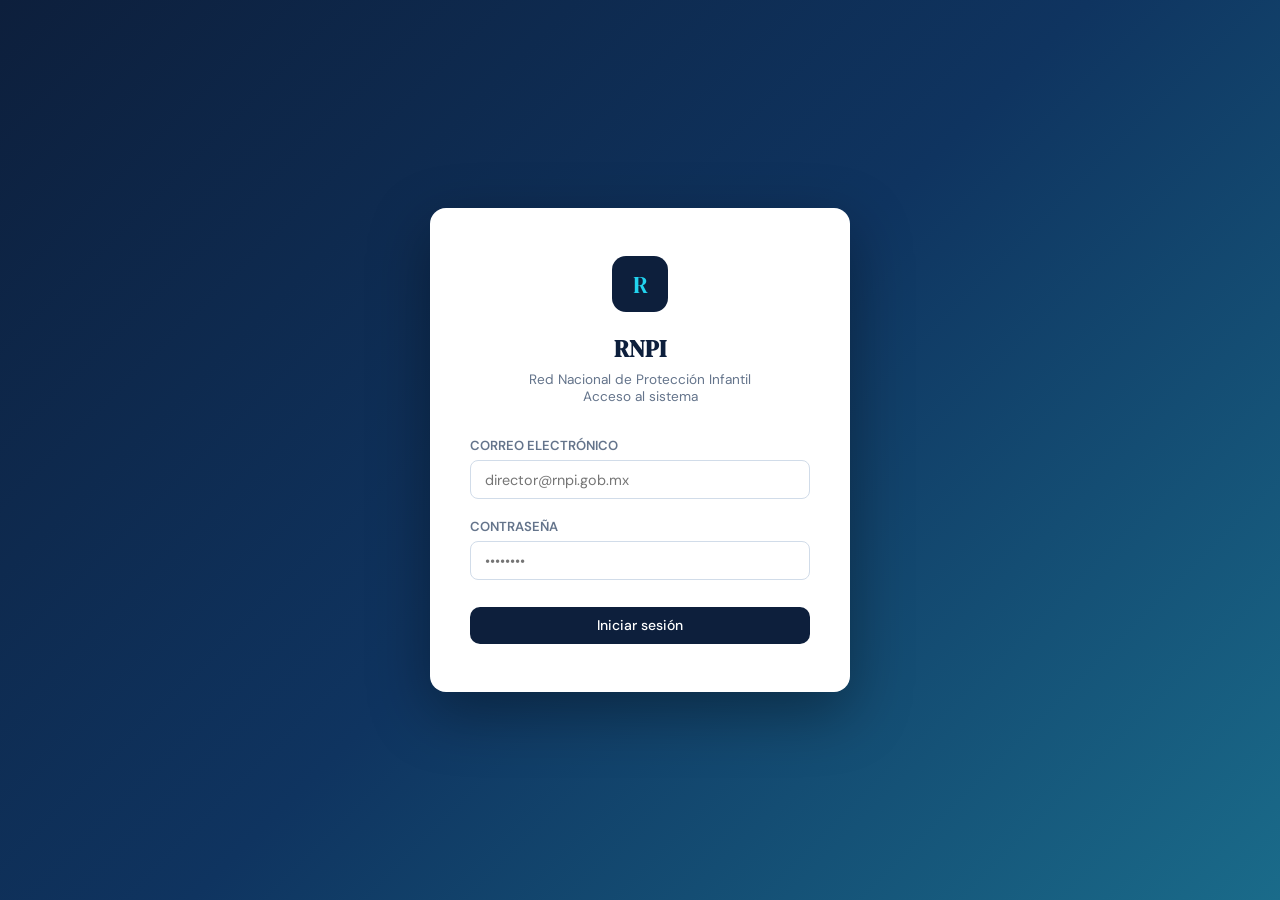
==== commit 194b4565: "refactor: Update requirements and improve role descriptions in HTML and JS files" ====
--- a/index.html
+++ b/index.html
@@ -34,7 +34,9 @@
 <!-- ══════════════════════════════════════════════════ -->
 <!--   INTERFAZ PRINCIPAL                               -->
 <!--   data-roles="..." controla la visibilidad por rol -->
-<!--   (1 = Director, 2 = Médico, 3 = Desarrollador)    -->
+<!--   1=Abogado · 2=Director General · 3=Coordinador   -->
+<!--   Estatal · 4=Médico · 5=Psicólogo · 7=Trab. Social -->
+<!--   8=Voluntario                                      -->
 <!-- ══════════════════════════════════════════════════ -->
 <div id="screen-main">
   <header>
@@ -48,7 +50,7 @@
       </div>
       <nav class="nav-menu">
         <a class="nav-tab active" id="tab-nna" data-view="nna">Expedientes NNA</a>
-        <a class="nav-tab" id="tab-personal" data-view="personal" data-roles="1,3">Gestión de Personal</a>
+        <a class="nav-tab" id="tab-personal" data-view="personal" data-roles="2">Gestión de Personal</a>
       </nav>
     </div>
     <div class="header-user">
@@ -86,8 +88,8 @@
       </div>
     </div>
 
-    <!-- ─── Vista: Gestión de Personal (solo Director y Desarrollador) ─── -->
-    <div id="view-personal" class="view-section" data-roles="1,3">
+    <!-- ─── Vista: Gestión de Personal (solo Director General, igual que el backend) ─── -->
+    <div id="view-personal" class="view-section" data-roles="2">
       <div class="page-header">
         <div>
           <div class="page-title">Gestión de Personal</div>
@@ -197,8 +199,8 @@
       <!--
         Futuras secciones médicas o legales: basta con marcarlas con data-roles
         para que auth.js las muestre solo a esos roles. Ejemplo:
-        <div class="section-title" data-roles="1,2">4. Valoración Médica</div>
-        <div class="form-grid" data-roles="1,2"> ...campos médicos... </div>
+        <div class="section-title" data-roles="2,4">4. Valoración Médica</div>
+        <div class="form-grid" data-roles="2,4"> ...campos médicos... </div>
       -->
     </div>
     <div class="modal-footer">
--- a/static/css/styles.css
+++ b/static/css/styles.css
@@ -0,0 +1,254 @@
+/* ─── Variables Globales ─── */
+:root {
+  --navy:   #0d1f3c; --navy2:  #162b52; --teal:   #0e7490; --teal-l: #22d3ee;
+  --amber:  #f59e0b; --red:    #dc2626; --green:  #16a34a; --bg:     #f0f4f8;
+  --card:   #ffffff; --border: #d1dce9; --text:   #1e293b; --muted:  #64748b;
+  --radius: 10px; --shadow: 0 4px 24px rgba(13,31,60,.10);
+}
+*, *::before, *::after { box-sizing: border-box; margin: 0; padding: 0; }
+body { font-family: 'DM Sans', sans-serif; background: var(--bg); color: var(--text); min-height: 100vh; }
+
+/* ─── Pantalla Login ─── */
+#screen-login { min-height: 100vh; display: flex; align-items: center; justify-content: center; background: linear-gradient(135deg, var(--navy) 0%, #0f3460 50%, #1a6b8a 100%); }
+.login-card { background: var(--card); border-radius: 16px; padding: 3rem 2.5rem; width: 100%; max-width: 420px; box-shadow: 0 20px 60px rgba(0,0,0,.35); text-align: center; }
+.login-logo { width: 56px; height: 56px; background: var(--navy); border-radius: 14px; display: grid; place-items: center; font-family: 'DM Serif Display', serif; font-size: 1.5rem; color: var(--teal-l); margin: 0 auto 1.25rem; }
+.login-card h1 { font-family: 'DM Serif Display', serif; font-size: 1.5rem; color: var(--navy); }
+.login-card p  { color: var(--muted); font-size: .85rem; margin-top: .35rem; margin-bottom: 2rem; }
+#login-error { background: #fef2f2; border: 1px solid #fecaca; color: var(--red); border-radius: 8px; padding: .65rem 1rem; font-size: .83rem; margin-bottom: 1rem; display: none; }
+
+/* ─── Interfaz Principal ─── */
+#screen-main { display: none; }
+header { background: linear-gradient(135deg, var(--navy) 0%, var(--navy2) 100%); color: #fff; padding: 0 2rem; height: 64px; display: flex; align-items: center; justify-content: space-between; box-shadow: 0 2px 12px rgba(0,0,0,.25); position: sticky; top: 0; z-index: 100; }
+
+.header-left { display: flex; align-items: center; gap: 3rem; }
+.logo { display: flex; align-items: center; gap: .75rem; }
+.logo-badge { width: 36px; height: 36px; background: var(--teal); border-radius: 8px; display: grid; place-items: center; font-size: 1.1rem; font-weight: 700; color: #fff; }
+.logo-text { font-family: 'DM Serif Display', serif; font-size: 1.1rem; line-height: 1.2; }
+.logo-sub  { font-size: .7rem; opacity: .65; text-transform: uppercase; }
+
+/* ─── Navegación (TABS) ─── */
+.nav-menu { display: flex; gap: 1.5rem; }
+.nav-tab { color: rgba(255,255,255,0.6); text-decoration: none; font-size: .9rem; font-weight: 500; padding: .5rem 0; border-bottom: 2px solid transparent; transition: all .2s; cursor: pointer; }
+.nav-tab:hover { color: #fff; }
+.nav-tab.active { color: #fff; border-bottom-color: var(--teal-l); }
+
+.header-user { display: flex; align-items: center; gap: .75rem; font-size: .85rem; }
+#btn-logout { background: rgba(255,255,255,.12); border: 1px solid rgba(255,255,255,.2); color: #fff; padding: .35rem .85rem; border-radius: 6px; cursor: pointer; font-size: .8rem; font-family: inherit; transition: background .2s; }
+#btn-logout:hover { background: rgba(255,255,255,.22); }
+
+.container { max-width: 1280px; margin: 0 auto; padding: 2rem 1.5rem; }
+.view-section { display: none; animation: fadeIn .3s ease; }
+.view-section.active { display: block; }
+
+.page-header { display: flex; align-items: flex-end; justify-content: space-between; margin-bottom: 1.75rem; flex-wrap: wrap; gap: 1rem; }
+.page-title { font-family: 'DM Serif Display', serif; font-size: 1.8rem; color: var(--navy); }
+.page-sub   { color: var(--muted); font-size: .85rem; margin-top: .2rem; }
+
+/* ─── Tablas y Tarjetas ─── */
+.toolbar { display: flex; gap: .75rem; align-items: center; flex-wrap: wrap; margin-bottom: 1.25rem; }
+.search-wrap { position: relative; flex: 1; min-width: 240px; }
+.search-wrap input { width: 100%; padding: .6rem 1rem .6rem 2.5rem; border: 1px solid var(--border); border-radius: var(--radius); font-family: inherit; font-size: .9rem; }
+.card { background: var(--card); border-radius: var(--radius); box-shadow: var(--shadow); border: 1px solid var(--border); overflow: hidden; }
+table { width: 100%; border-collapse: collapse; font-size: .875rem; }
+th { padding: .85rem 1rem; text-align: left; font-weight: 600; color: var(--muted); font-size: .78rem; text-transform: uppercase; border-bottom: 1px solid var(--border); background: #f8fafc; }
+td { padding: .85rem 1rem; border-bottom: 1px solid #f1f5f9; vertical-align: middle; }
+tr:hover td { background: #f8fafc; }
+
+/* ─── Badges y Botones ─── */
+.badge { display: inline-block; padding: .2rem .65rem; border-radius: 20px; font-size: .75rem; font-weight: 600; white-space: nowrap; }
+.badge-green  { background: #dcfce7; color: #15803d; }
+.badge-red    { background: #fee2e2; color: #b91c1c; }
+.badge-navy   { background: #e0e7ff; color: #3730a3; }
+.badge-teal   { background: #ccfbf1; color: #0f766e; }
+.badge-amber  { background: #fef3c7; color: #b45309; }
+
+.actions { display: flex; gap: .4rem; flex-wrap: nowrap; }
+.btn-icon { width: 30px; height: 30px; border-radius: 6px; border: 1px solid var(--border); background: #fff; cursor: pointer; display: grid; place-items: center; color: var(--muted); transition: all .15s; }
+.btn-icon:hover { border-color: var(--teal); color: var(--teal); background: #ecfeff; }
+.btn-icon.danger:hover { border-color: var(--red); color: var(--red); background: #fef2f2; }
+.btn-icon svg { width: 14px; height: 14px; }
+
+.btn { display: inline-flex; align-items: center; gap: .45rem; padding: .6rem 1.25rem; border-radius: var(--radius); font-family: inherit; font-size: .875rem; font-weight: 500; cursor: pointer; border: none; transition: all .15s; }
+.btn-primary   { background: var(--navy); color: #fff; }
+.btn-primary:hover   { background: var(--navy2); }
+.btn-secondary { background: #fff; color: var(--text); border: 1px solid var(--border); }
+.btn-secondary:hover { background: #f8fafc; }
+.btn-danger  { background: var(--red); color: #fff; }
+.btn-warning { background: var(--amber); color: #fff; }
+.btn-success { background: var(--green); color: #fff; }
+
+/* ─── Formularios ─── */
+.form-group { margin-bottom: 1.15rem; }
+label { display: block; font-size: .82rem; font-weight: 600; color: var(--muted); margin-bottom: .4rem; text-transform: uppercase; }
+input[type=text], input[type=email], input[type=password], input[type=date], select { width: 100%; padding: .6rem .9rem; border: 1px solid var(--border); border-radius: 8px; font-family: inherit; font-size: .9rem; background: #fff; }
+input:focus, select:focus { outline: none; border-color: var(--teal); box-shadow: 0 0 0 3px rgba(14,116,144,.12); }
+.form-grid { display: grid; grid-template-columns: 1fr 1fr 1fr; gap: 1rem; }
+.span-2 { grid-column: span 2; }
+.field-error { font-size: .78rem; color: var(--red); margin-top: .3rem; display: none; }
+.section-title { font-size: 1rem; font-weight: 600; color: var(--teal); margin: 1.5rem 0 1rem; border-bottom: 2px solid #e2e8f0; padding-bottom: .4rem; }
+.section-title:first-child { margin-top: 0; }
+
+/* ─── Modales ─── */
+.overlay { position: fixed; inset: 0; background: rgba(0,0,0,.45); backdrop-filter: blur(2px); z-index: 200; display: none; align-items: center; justify-content: center; padding: 1rem; }
+.overlay.open { display: flex; animation: fadeIn .2s ease both; }
+.modal { background: var(--card); border-radius: 14px; width: 100%; max-width: 560px; max-height: 90vh; overflow-y: auto; box-shadow: 0 20px 60px rgba(0,0,0,.3); }
+.modal-wide { max-width: 850px; }
+.modal-header { padding: 1.5rem 1.75rem 1rem; display: flex; align-items: center; justify-content: space-between; border-bottom: 1px solid var(--border); }
+.modal-header h2 { font-family: 'DM Serif Display', serif; font-size: 1.3rem; color: var(--navy); }
+.modal-body { padding: 1.5rem 1.75rem; }
+.modal-footer { padding: 1rem 1.75rem 1.5rem; display: flex; justify-content: flex-end; gap: .75rem; border-top: 1px solid var(--border); }
+.close-btn { width: 30px; height: 30px; border-radius: 6px; border: 1px solid var(--border); background: #fff; cursor: pointer; display: grid; place-items: center; color: var(--muted); transition: all .15s; }
+.close-btn:hover { border-color: #999; color: var(--text); }
+
+/* ─── Vista Detalle (Expediente y Personal) ─── */
+.detail-card { background: #f8fafc; border: 1px solid var(--border); border-radius: 8px; padding: 1.25rem; margin-bottom: 1rem; }
+.detail-card h3 { font-size: .95rem; color: var(--navy); margin-bottom: 1rem; text-transform: uppercase; letter-spacing: .05em; }
+.detail-grid { display: grid; grid-template-columns: 1fr 1fr; gap: 1rem 2rem; }
+.detail-item label { font-size: .75rem; font-weight: 600; color: var(--muted); text-transform: uppercase; display: block; margin-bottom: .2rem; }
+.detail-item p { font-size: .95rem; color: var(--text); }
+.detail-sep { grid-column: 1/-1; border: none; border-top: 1px solid var(--border); }
+
+.avatar-row { display: flex; align-items: center; gap: 1rem; margin-bottom: 1.5rem; }
+.avatar { width: 56px; height: 56px; border-radius: 50%; background: var(--navy); color: var(--teal-l); display: grid; place-items: center; font-family: 'DM Serif Display', serif; font-size: 1.4rem; flex-shrink: 0; }
+
+/* ─── Modal Confirmación ─── */
+.confirm-icon { width: 56px; height: 56px; border-radius: 50%; display: grid; place-items: center; margin: 0 auto 1rem; }
+.confirm-icon.danger { background: #fee2e2; color: var(--red); }
+.confirm-icon.warning { background: #fef3c7; color: var(--amber); }
+#confirm-modal .modal-body { text-align: center; }
+#confirm-modal h3 { font-family: 'DM Serif Display', serif; font-size: 1.2rem; margin-bottom: .5rem; }
+#confirm-modal p  { color: var(--muted); font-size: .9rem; line-height: 1.5; }
+
+/* Toasts y Utilidades */
+#toast-container { position: fixed; bottom: 1.5rem; right: 1.5rem; z-index: 999; display: flex; flex-direction: column; gap: .5rem; }
+.toast { padding: .75rem 1.25rem; border-radius: 10px; font-size: .875rem; color: #fff; max-width: 320px; animation: slideInRight .3s ease, fadeOut .4s ease 3s both; box-shadow: 0 4px 20px rgba(0,0,0,.2); }
+.toast.success { background: var(--green); }
+.toast.error   { background: var(--red); }
+.toast.info    { background: var(--teal); }
+
+@keyframes fadeIn { from { opacity: 0 } to { opacity: 1 } }
+@keyframes slideInRight { from { opacity: 0; transform: translateX(40px) } to { opacity: 1; transform: none } }
+@keyframes fadeOut { from { opacity: 1 } to { opacity: 0; pointer-events: none } }
+
+/* ══════════════════════════════════════════
+   ─── Buscador CIE-10 ───
+   ══════════════════════════════════════════ */
+.cie10-wrap {
+  position: relative;
+}
+.cie10-wrap input[type=text] {
+  width: 100%;
+  padding: .6rem 2.6rem .6rem .9rem;
+  border: 1px solid var(--border);
+  border-radius: 8px;
+  font-family: inherit;
+  font-size: .9rem;
+  background: #fff;
+  transition: border-color .2s;
+}
+.cie10-wrap input[type=text]:focus {
+  outline: none;
+  border-color: var(--teal);
+  box-shadow: 0 0 0 3px rgba(14,116,144,.12);
+}
+/* Icono lupa dentro del input */
+.cie10-wrap .cie10-icon {
+  position: absolute;
+  right: .75rem;
+  top: 50%;
+  transform: translateY(-50%);
+  color: var(--muted);
+  pointer-events: none;
+  display: flex;
+  align-items: center;
+}
+/* Spinner de carga */
+.cie10-wrap .cie10-spinner {
+  position: absolute;
+  right: .75rem;
+  top: 50%;
+  transform: translateY(-50%);
+  display: none;
+}
+.cie10-spinner::after {
+  content: '';
+  display: block;
+  width: 16px; height: 16px;
+  border: 2px solid var(--border);
+  border-top-color: var(--teal);
+  border-radius: 50%;
+  animation: spin .6s linear infinite;
+}
+@keyframes spin { to { transform: rotate(360deg); } }
+
+/* Lista desplegable de resultados */
+.cie10-results {
+  position: absolute;
+  top: calc(100% + 4px);
+  left: 0; right: 0;
+  background: #fff;
+  border: 1px solid var(--border);
+  border-radius: 8px;
+  box-shadow: 0 8px 24px rgba(13,31,60,.14);
+  z-index: 300;
+  max-height: 240px;
+  overflow-y: auto;
+  display: none;
+}
+.cie10-results.show { display: block; }
+.cie10-results li {
+  list-style: none;
+  padding: .55rem .9rem;
+  cursor: pointer;
+  font-size: .875rem;
+  display: flex;
+  align-items: baseline;
+  gap: .6rem;
+  border-bottom: 1px solid #f1f5f9;
+  transition: background .12s;
+}
+.cie10-results li:last-child { border-bottom: none; }
+.cie10-results li:hover,
+.cie10-results li.cie10-active { background: #ecfeff; }
+.cie10-results li .cie10-code {
+  font-size: .75rem;
+  font-weight: 700;
+  color: var(--teal);
+  min-width: 52px;
+  flex-shrink: 0;
+}
+.cie10-results li .cie10-desc {
+  color: var(--text);
+  white-space: nowrap;
+  overflow: hidden;
+  text-overflow: ellipsis;
+}
+.cie10-results li.cie10-empty {
+  color: var(--muted);
+  cursor: default;
+  font-style: italic;
+  justify-content: center;
+}
+.cie10-results li.cie10-empty:hover { background: transparent; }
+
+/* Chip de selección: aparece cuando el usuario elige una enfermedad */
+.cie10-chip {
+  display: none;
+  align-items: center;
+  gap: .5rem;
+  margin-top: .5rem;
+  background: #ecfeff;
+  border: 1px solid #a5f3fc;
+  border-radius: 20px;
+  padding: .3rem .75rem;
+  font-size: .8rem;
+  color: #0f766e;
+  width: fit-content;
+}
+.cie10-chip.show { display: inline-flex; }
+.cie10-chip button {
+  background: none; border: none; cursor: pointer;
+  color: #0f766e; font-size: .9rem; line-height: 1;
+  padding: 0; margin-left: .2rem;
+}
+.cie10-chip button:hover { color: var(--red); }
